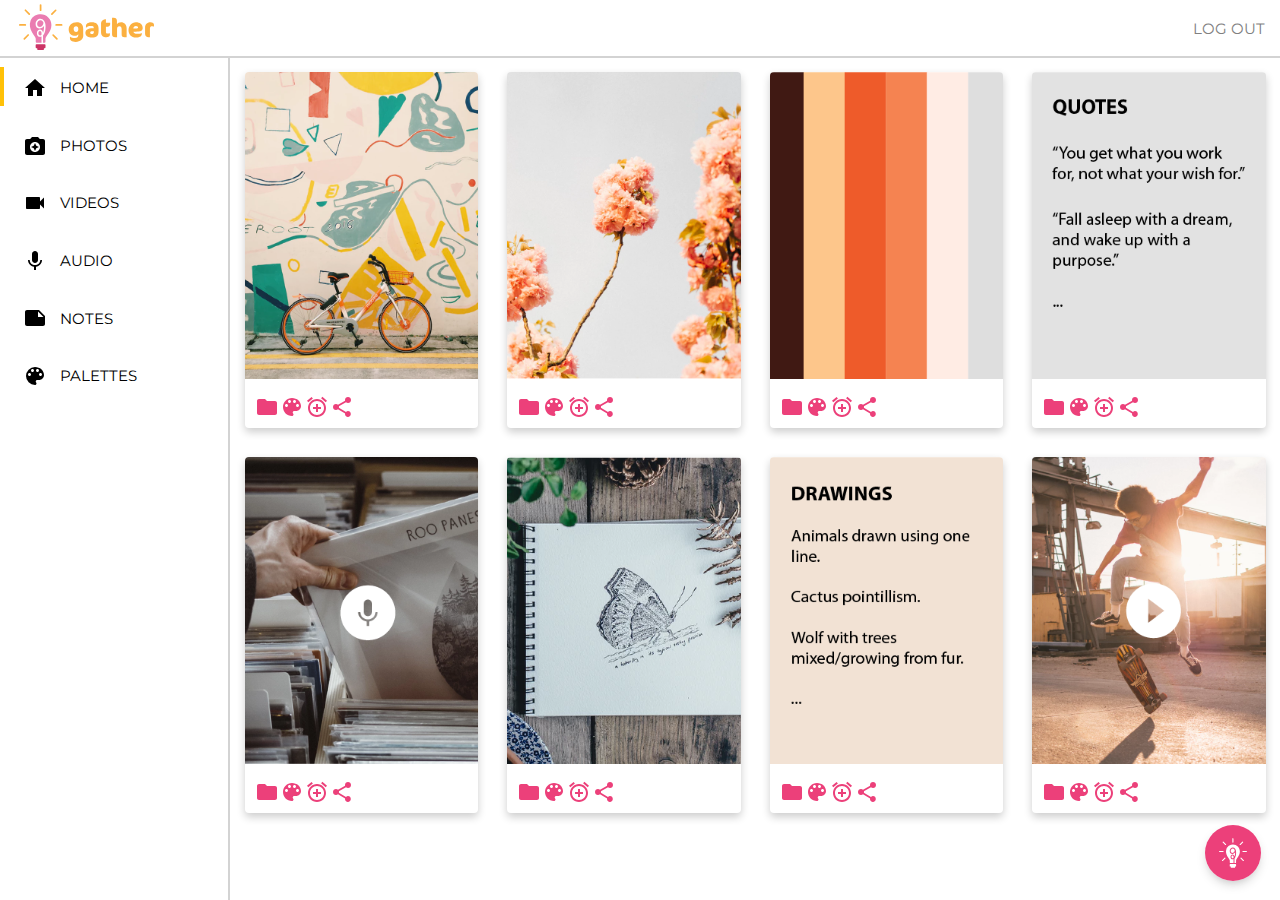
==== index.html @ 2e28b828 "add current class to side navs on all pages" ====
<!DOCTYPE html>
<html lang="en-ca">
<head>
  <meta charset="utf-8">
  <title>Web app</title>
  <link href="css/nav-fab.css" rel="stylesheet">
  <link href="css/modules.css" rel="stylesheet">
  <link href="css/grid.css" rel="stylesheet">
  <link href="css/type.css" rel="stylesheet">
  <link href="css/main.css" rel="stylesheet">
  <link href="css/left-nav.css" rel="stylesheet">
  <link href="css/hamburger-button.css" rel="stylesheet">
  <link href="css/header.css" rel="stylesheet">
  <link href="https://fonts.googleapis.com/css?family=Montserrat:400,700" rel="stylesheet">

</head>

<header>
  <div class="header-all">
    <img src="images/logo.svg" alt="Gather Logo" class="logo-top">
    <a class="logout micro" href="#">LOG OUT</a>
  </div>
  </div>
</header>

<nav role="navigation" class="toggle absolute" itemprop="navigation">
  <div id="menuToggle">
    <input type="checkbox" />
    <span></span>
    <span></span>
    <span></span>
    <ul id="menu">
      <a itemprop="url" align="left" class="micro island-1-4" href="index.html"><li>HOME</li></a>
      <a itemprop="url" align="left" class="micro island-1-4" href="pages/photo-collection.html"><li>PHOTOS</li></a>
      <a itemprop="url" align="left" class="micro island-1-4" href="pages/video-collection.html"><li>VIDEOS</li></a>
      <a itemprop="url" align="left" class="micro island-1-4" href="pages/audio-collection.html"><li>AUDIO</li></a>
      <a itemprop="url" align="left" class="micro island-1-4" href="pages/note-collection.html"><li>NOTES</li></a>
      <a itemprop="url" align="left" class="micro island-1-4" href="pages/palette-collection.html"><li>PALETTES</li></a>
    </ul>
  </div>
</nav>

<nav class="big-nav">
  <div class="grid">
    <a href="index.html" class="unit xs-1 s-1 m-1 l-1 xl-1 nav-buttons current">
      <i class="icon i-24 nav-icon"><svg><use xlink:href="icons/icons.svg#home"/></svg></i>
      <p class="nav-titles micro">HOME</p>
    </a>
    <a href="pages/photo-collection.html" class="unit xs-1 s-1 m-1 l-1 xl-1 nav-buttons">
      <i class="icon i-24 nav-icon"><svg><use xlink:href="icons/icons.svg#camera"/></svg></i>
      <p class="nav-titles micro">PHOTOS</p>
    </a>
    <a href="pages/video-collection.html" class="unit xs-1 s-1 m-1 l-1 xl-1 nav-buttons">
      <i class="icon i-24 nav-icon"><svg><use xlink:href="icons/icons.svg#video"/></svg></i>
      <p class="nav-titles micro">VIDEOS</p>
    </a>
    <a href="pages/audio-collection.html" class="unit xs-1 s-1 m-1 l-1 xl-1 nav-buttons">
      <i class="icon i-24 nav-icon"><svg><use xlink:href="icons/icons.svg#audio"/></svg></i>
      <p class="nav-titles micro">AUDIO</p>
    </a>
    <a href="pages/note-collection.html" class="unit xs-1 s-1 m-1 l-1 xl-1 nav-buttons">
      <i class="icon i-24 nav-icon"><svg><use xlink:href="icons/icons.svg#note"/></svg></i>
      <p class="nav-titles micro">NOTES</p>
    </a>
    <a href="pages/palette-collection.html" class="unit xs-1 s-1 m-1 l-1 xl-1 nav-buttons">
      <i class="icon i-24 nav-icon"><svg><use xlink:href="icons/icons.svg#palette2"/></svg></i>
      <p class="nav-titles micro">PALETTES</p>
    </a>

</nav>

<body>

  <nav class="container-nav">
    <a href="pages/photo.html" class="buttons nav-icon nav-i-32" tooltip="Photo">
      <img class="nav-icon nav-i-32" src="icons/fab-photo.svg">
    </a>
    <a href="pages/video.html" class="buttons nav-icon nav-i-32" tooltip="Video">
      <img class="nav-icon nav-i-32" src="icons/fab-video.svg">
    </a>
    <a href="pages/audio.html" class="buttons nav-icon nav-i-32" tooltip="Audio">
      <img class="nav-icon nav-i-32" src="icons/fab-audio.svg">
    </a>
    <a href="pages/notes.html" class="buttons nav-icon nav-i-32" tooltip="Notes">
      <img class="nav-icon nav-i-32" src="icons/fab-notes.svg">
    </a>
    <a href="pages/palettes.html" class="buttons nav-icon nav-i-32" tooltip="Palettes">
      <img class="nav-icon nav-i-32" src="icons/fab-palettes.svg">
    </a>
    <a class="buttons nav-icon nav-i-48" tooltip="Add New" href="#">
      <img class="nav-icon nav-i-48" src="icons/fab-add.svg">
    </a>
  </nav>

<div class="all-cards">
  <section id="card" class="grid grid-middle">
  <div class="unit xs-1-2 s-1-2 m-1-3 l-1-4 xl-1-4 island-1-2">
    <div class="card">
      <div class="card-image-1">
      </div>
      <div class="container">
        <a class="card-icon card-i-20" href="">
          <i class="icons">
            <img src="icons/folder.svg" alt="">
          </i>
        </a>
        <a class="card-icon card-i-20" href="...">
          <i>
            <img src="icons/palette.svg" alt="">
          </i>
        </a>
        <a class="card-icon card-i-20" href="...">
          <i>
            <img src="icons/reminder.svg" alt="">
          </i>
        </a>
        <a class="card-icon card-i-20" href="...">
          <i>
            <img src="icons/share.svg" alt="">
          </i>
        </a>
      </div>
    </div>
  </div>
  <div class="unit xs-1-2 s-1-2 m-1-3 l-1-4 xl-1-4 island-1-2">
    <div class="card">
      <div class="card-image-2">
      </div>
      <div class="container">
        <a class="card-icon card-i-20" href="">
          <i class="icons">
            <img src="icons/folder.svg" alt="">
          </i>
        </a>
        <a class="card-icon card-i-20" href="...">
          <i>
            <img src="icons/palette.svg" alt="">
          </i>
        </a>
        <a class="card-icon card-i-20" href="...">
          <i>
            <img src="icons/reminder.svg" alt="">
          </i>
        </a>
        <a class="card-icon card-i-20" href="...">
          <i>
            <img src="icons/share.svg" alt="">
          </i>
        </a>
      </div>
    </div>
  </div>
  <div class="unit xs-1-2 s-1-2 m-1-3 l-1-4 xl-1-4 island-1-2">
    <div class="card">
      <div class="card-image-3">
      </div>
      <div class="container">
        <a class="card-icon card-i-20" href="">
          <i class="icons">
            <img src="icons/folder.svg" alt="">
          </i>
        </a>
        <a class="card-icon card-i-20" href="...">
          <i>
            <img src="icons/palette.svg" alt="">
          </i>
        </a>
        <a class="card-icon card-i-20" href="...">
          <i>
            <img src="icons/reminder.svg" alt="">
          </i>
        </a>
        <a class="card-icon card-i-20" href="...">
          <i>
            <img src="icons/share.svg" alt="">
          </i>
        </a>
      </div>
    </div>
  </div>
  <div class="unit xs-1-2 s-1-2 m-1-3 l-1-4 xl-1-4 island-1-2">
    <div class="card">
      <div class="card-image-4">
      </div>
      <div class="container">
        <a class="card-icon card-i-20" href="">
          <i class="icons">
            <img src="icons/folder.svg" alt="">
          </i>
        </a>
        <a class="card-icon card-i-20" href="...">
          <i>
            <img src="icons/palette.svg" alt="">
          </i>
        </a>
        <a class="card-icon card-i-20" href="...">
          <i>
            <img src="icons/reminder.svg" alt="">
          </i>
        </a>
        <a class="card-icon card-i-20" href="...">
          <i>
            <img src="icons/share.svg" alt="">
          </i>
        </a>
      </div>
    </div>
  </div>
  <div class="unit xs-1-2 s-1-2 m-1-3 l-1-4 xl-1-4 island-1-2">
    <div class="card">
      <div class="card-image-5">
      </div>
      <div class="container">
        <a class="card-icon card-i-20" href="">
          <i class="icons">
            <img src="icons/folder.svg" alt="">
          </i>
        </a>
        <a class="card-icon card-i-20" href="...">
          <i>
            <img src="icons/palette.svg" alt="">
          </i>
        </a>
        <a class="card-icon card-i-20" href="...">
          <i>
            <img src="icons/reminder.svg" alt="">
          </i>
        </a>
        <a class="card-icon card-i-20" href="...">
          <i>
            <img src="icons/share.svg" alt="">
          </i>
        </a>
      </div>
    </div>
  </div>
  <div class="unit xs-1-2 s-1-2 m-1-3 l-1-4 xl-1-4 island-1-2">
    <div class="card">
      <div class="card-image-6">
      </div>
      <div class="container">
        <a class="card-icon card-i-20" href="">
          <i class="icons">
            <img src="icons/folder.svg" alt="">
          </i>
        </a>
        <a class="card-icon card-i-20" href="...">
          <i>
            <img src="icons/palette.svg" alt="">
          </i>
        </a>
        <a class="card-icon card-i-20" href="...">
          <i>
            <img src="icons/reminder.svg" alt="">
          </i>
        </a>
        <a class="card-icon card-i-20" href="...">
          <i>
            <img src="icons/share.svg" alt="">
          </i>
        </a>
      </div>
    </div>
  </div>
  <div class="unit xs-1-2 s-1-2 m-1-3 l-1-4 xl-1-4 island-1-2">
    <div class="card">
      <div class="card-image-7">
      </div>
      <div class="container">
        <a class="card-icon card-i-20" href="">
          <i class="icons">
            <img src="icons/folder.svg" alt="">
          </i>
        </a>
        <a class="card-icon card-i-20" href="...">
          <i>
            <img src="icons/palette.svg" alt="">
          </i>
        </a>
        <a class="card-icon card-i-20" href="...">
          <i>
            <img src="icons/reminder.svg" alt="">
          </i>
        </a>
        <a class="card-icon card-i-20" href="...">
          <i>
            <img src="icons/share.svg" alt="">
          </i>
        </a>
      </div>
    </div>
  </div>
  <div class="unit xs-1-2 s-1-2 m-1-3 l-1-4 xl-1-4 island-1-2">
    <div class="card">
      <div class="card-image-8">
      </div>
      <div class="container">
        <a class="card-icon card-i-20" href="">
          <i class="icons">
            <img src="icons/folder.svg" alt="">
          </i>
        </a>
        <a class="card-icon card-i-20" href="...">
          <i>
            <img src="icons/palette.svg" alt="">
          </i>
        </a>
        <a class="card-icon card-i-20" href="...">
          <i>
            <img src="icons/reminder.svg" alt="">
          </i>
        </a>
        <a class="card-icon card-i-20" href="...">
          <i>
            <img src="icons/share.svg" alt="">
          </i>
        </a>
      </div>
    </div>
  </div>
</section>
</div>

</body>
</html>
---- css/nav-fab.css ----
/* FAB icons */

.nav-icon {
  display: inline-block;
  position: relative;
  background: transparent none no-repeat center center;
  background-size: contain;
  vertical-align: middle;
}

.nav-i-32 {
  height: 32px;
  width: 32px;
}
.nav-i-48, .i--48 {
  height: 48px;
  width: 48px;
}

.nav-icon img,
.nav-icon svg {
  left: 0;
  height: 100%;
  position: absolute;
  top: 0;
  width: 100%;
  fill: currentColor;
}

/* FAB button */

.container-nav {
  bottom: 0;
  position: fixed;
  margin: 1em;
  right: 0px;
  z-index: 1000;
}

.buttons {
  box-shadow: 0px 5px 11px -2px rgba(0, 0, 0, 0.18),
              0px 4px 12px -7px rgba(0, 0, 0, 0.15);
  border-radius: 50%;
  display: block;
  width: 56px;
  height: 56px;
  margin: 20px auto 0;
  position: relative;
  -webkit-transition: all .1s ease-out;
          transition: all .1s ease-out;
}

.buttons:active,
.buttons:focus,
.buttons:hover {
  box-shadow: 0 0 4px rgba(0,0,0,.14),
    0 4px 8px rgba(0,0,0,.28);
}

.buttons:not(:last-child) {
  width: 40px;
  height: 40px;
  margin: 20px auto 0;
  opacity: 0;
  -webkit-transform: translateY(50px);
      -ms-transform: translateY(50px);
          transform: translateY(50px);
}

.container-nav:hover
.buttons:not(:last-child) {
  opacity: 1;
  -webkit-transform: none;
      -ms-transform: none;
          transform: none;
  margin: 15px auto 0;
}

/* Styling for sliding up buttons at differnt speeds */

/* .buttons:nth-last-child(1) {
  -webkit-transition-delay: 25ms;
          transition-delay: 25ms;
  background-size: contain;
}

.buttons:not(:last-child):nth-last-child(2) {
  -webkit-transition-delay: 50ms;
          transition-delay: 20ms;
  background-size: contain;
}

.buttons:not(:last-child):nth-last-child(3) {
  -webkit-transition-delay: 75ms;
          transition-delay: 40ms;
  background-size: contain;
}

.buttons:not(:last-child):nth-last-child(4) {
  -webkit-transition-delay: 100ms;
          transition-delay: 60ms;
  background-size: contain;
} */

/* Tooltip for hover */

[tooltip]:before {
  bottom: 25%;
  font-family: arial;
  font-weight: 600;
  border-radius: 2px;
  background: #585858;
  color: #fff;
  content: attr(tooltip);
  font-size: 12px;
  visibility: hidden;
  opacity: 0;
  padding: 5px 7px;
  margin-right: 12px;
  position: absolute;
  right: 100%;
  white-space: nowrap;
}

[tooltip]:hover:before,
[tooltip]:hover:after {
  visibility: visible;
  opacity: 1;
}
---- css/modules.css ----
/*
 * Modulifier || Code released under the UNLICENSE
 * Code under other copyrights & licenses listed below.
 * https://modulifier.web-dev.tools/#responsive;images;list-group;embed;media-object;icons;hidden;positioning;nice-lists;forms;buttons;accessibility;print
 */

@-moz-viewport { width: device-width; scale: 1; }
@-ms-viewport { width: device-width; scale: 1; }
@-o-viewport { width: device-width; scale: 1; }
@-webkit-viewport { width: device-width; scale: 1; }
@viewport { width: device-width; scale: 1; }

html {
  box-sizing: border-box;
  -moz-text-size-adjust: 100%;
  -ms-text-size-adjust: 100%;
  -webkit-text-size-adjust: 100%;
  text-size-adjust: 100%;
}

*, *::before, *::after {
  box-sizing: inherit;
}

body {
  margin: 0;
}

article,
aside,
details,
figcaption,
figure,
footer,
header,
main,
menu,
nav,
section,
summary {
  display: block;
}

audio,
canvas,
progress,
video {
  display: inline-block;
  vertical-align: baseline;
}

template {
  display: none;
}

details {
  cursor: pointer;
}

audio:not([controls]) {
  display: none;
  height: 0;
}

a,
area,
button,
input,
label,
select,
textarea,
[tabindex] {
  -ms-touch-action: manipulation;
  touch-action: manipulation;
}

img {
  border: 0;
}

.img-flex,
.img-flex img {
  display: block;
  width: 100%;
}

svg {
  fill: currentColor;
}

svg:not(:root) {
  overflow: hidden;
}

svg.img-flex {
  width: 100%;
  height: 100%;
}

.image-replacement, .ir {
  overflow: hidden;
  direction: ltr;
  text-align: left;
  text-indent: 100%;
  white-space: nowrap;
}

.list-group, .list-group-inline, .list-group--inline {
  padding-left: 0;
  list-style-type: none;
}

.list-group > dd {
  margin-left: 0;
}

.list-group-inline::before,
.list-group-inline::after,
.list-group--inline::before,
.list-group--inline::after {
  content: "";
  display: table;
}

.list-group-inline::after,
.list-group--inline::after {
  clear: both;
}

.list-group-inline > li,
.list-group--inline > li {
  display: inline-block;
}

.list-group-inline > dt,
.list-group--inline > dt {
  clear: left;
  float: left;
  width: 11em;
}

.list-group-inline > dd,
.list-group--inline > dd {
  float: left;
  min-width: 12em;
}

.embed {
  margin-left: 0;
  margin-right: 0;
  overflow: hidden;
  position: relative;
  width: 100%;
}

.embed-1by1, .embed--1by1 {
  padding-top: 100%; /* Square */
}

.embed-4by3, .embed--4by3 {
  padding-top: 75%; /* Traditional TV/computer screens */
}

.embed-iso216, .embed--iso216 {
  padding-top: 70.92%; /* A-standard paper sizes */
}

.embed-3by2, .embed--3by2 {
  padding-top: 66.6%; /* Classic 35 mm film & most digital photos, landscape */
}

.embed-2by3, .embed--2by3 {
  padding-top: 150%; /* Classic 35 mm film & most digital photos, portrait */
}

.embed-golden, .embed--golden {
  padding-top: 61.8%; /* The Golden Ratio */
}

.embed-16by9, .embed--16by9 {
  padding-top: 56.25%; /* HD TV */
}

.embed-185by100, .embed--185by100 {
  padding-top: 54.05%; /* Common widescreen cinema */
}

.embed-24by10, .embed--24by10 {
  padding-top: 41.667%; /* Widescreen cinema: 2.4:1 */
}

.embed-3by1, .embed--3by1 {
  padding-top: 33.3333%; /* Panorama photos */
}

.embed-4by1, .embed--4by1 {
  padding-top: 25%; /* Polyvision */
}

.embed-5by1, .embed--5by1 {
  padding-top: 20%; /* Really wide... */
}

.embed-item, .embed__item {
  min-height: 100%;
  left: 0;
  position: absolute;
  top: 0;
  width: 100%;
}

.media {
  overflow: hidden;
}

.media-img, .media__img {
  float: left;
}

.media-img-reversed, .media__img--reversed {
  float: right;
}

.media-img-stacked, .media__img--stacked {
  float: none;
}

.media-body, .media__body {
  overflow: hidden;
  min-width: 12em; /* Slightly less than 200px, responsiveness built in */
}

.icon {
  display: inline-block;
  position: relative;
  background: transparent none no-repeat center center;
  background-size: contain;
  vertical-align: middle;
}

.i-16, .i--16 {
  height: 16px;
  width: 16px;
}

.i-18, .i--18 {
  height: 18px;
  width: 18px;
}

.i-20, .i--20 {
  height: 20px;
  width: 20px;
}

.i-24, .i--24 {
  height: 24px;
  width: 24px;
}

.i-32, .i--32 {
  height: 32px;
  width: 32px;
}

.i-48, .i--48 {
  height: 48px;
  width: 48px;
}

.i-64, .i--64 {
  height: 64px;
  width: 64px;
}

.i-96, .i--96 {
  height: 96px;
  width: 96px;
}

.i-128, .i--128 {
  height: 128px;
  width: 128px;
}

.i-192, .i--192 {
  height: 192px;
  width: 192px;
}

.i-256, .i--256 {
  height: 256px;
  width: 256px;
}

.icon img,
.icon svg {
  left: 0;
  height: 100%;
  position: absolute;
  top: 0;
  width: 100%;
  fill: currentColor;
}

.icon-label {
  vertical-align: middle;
}

.icon-link,
.icon-link:focus,
.icon-link:hover {
  text-decoration: none;
}

[hidden], .hidden {
  /* stylelint-disable declaration-no-important */
  display: none !important;
  visibility: hidden !important;
  /* stylelint-enable */
}

.visually-hidden {
  height: 1px;
  margin: -1px;
  overflow: hidden;
  padding: 0;
  position: absolute;
  width: 1px;
  border: 0;
  clip: rect(0 0 0 0);
  clip-path: inset(50%);
}

.visually-hidden.focusable:active, .visually-hidden.focusable:focus {
  height: auto;
  margin: 0;
  overflow: visible;
  position: static;
  width: auto;
  clip: auto;
  clip-path: none;
}

.invisible {
  visibility: hidden;
}

.chop,
.crop {
  overflow: hidden;
}

.truncate {
  max-width: 100%;
  overflow: hidden;
  width: 100%;
  text-overflow: ellipsis;
  white-space: nowrap;
}

.scrollable {
  max-width: 100%;
  overflow-x: auto;
  overflow-y: hidden;
  -webkit-overflow-scrolling: touch;
}

.clearfix::after {
  content: " ";
  display: block;
  clear: both;
}

.left {
  float: left;
}

.right {
  float: right;
}

.center-text,
.center-flow {
  text-align: center;
}

.center-block {
  margin-left: auto;
  margin-right: auto;
}

.no-auto-margins,
.not-centered {
  /* stylelint-disable declaration-no-important */
  margin-left: 0 !important;
  margin-right: 0 !important;
  /* stylelint-enable */
}

.center-content,
.center-content-vertical,
.center-contents,
.center-contents-vertical {
  display: -webkit-flex;
  display: -ms-flexbox;
  display: flex;
  -webkit-justify-content: center;
  -ms-flex-pack: center;
  justify-content: center;
  -webkit-align-items: center;
  -ms-flex-align: center;
  align-items: center;
  -webkit-align-content: center;
  -ms-flex-line-pack: center;
  align-content: center;
  -webkit-flex-direction: column wrap;
  -ms-flex-direction: column wrap;
  flex-flow: column wrap;
}

.center-content-start,
.center-content-vertical-start,
.center-contents-start,
.center-contents-vertical-start {
  display: -webkit-flex;
  display: -ms-flexbox;
  display: flex;
  -webkit-justify-content: center;
  -ms-flex-pack: center;
  justify-content: center;
  -webkit-flex-direction: column wrap;
  -ms-flex-direction: column wrap;
  flex-flow: column wrap;
}

.center-content-horizontal,
.center-contents-horizontal {
  display: -webkit-flex;
  display: -ms-flexbox;
  display: flex;
  -webkit-justify-content: center;
  -ms-flex-pack: center;
  justify-content: center;
  -webkit-align-items: center;
  -ms-flex-align: center;
  align-items: center;
  -webkit-align-content: center;
  -ms-flex-line-pack: center;
  align-content: center;
  -webkit-flex-direction: row wrap;
  -ms-flex-direction: row wrap;
  flex-flow: row wrap;
}

.inline {
  display: inline;
}

.block {
  display: block;
}

.inline-block, .ib {
  display: inline-block;
}

.valign-top {
  vertical-align: top;
}

.valign-bottom {
  vertical-align: bottom;
}

.valign-middle {
  vertical-align: middle;
}

.fixed {
  position: fixed;
}

.relative {
  position: relative;
}

[class*="pin-"],
.absolute {
  position: absolute;
}

.static {
  position: static;
}

.zindex-1 {
  z-index: 1;
}

.zindex-2 {
  z-index: 2;
}

.zindex-3 {
  z-index: 3;
}

.zindex-1000 {
  z-index: 1000;
}

.pin-top-left,
.pin-left-top,
.pin-tl,
.pin-lt {
  top: 0;
  left: 0;
}

.pin-top-right,
.pin-right-top,
.pin-tr,
.pin-rt {
  top: 0;
  right: 0;
}

.pin-bottom-left,
.pin-left-bottom,
.pin-bl,
.pin-lb {
  bottom: 0;
  left: 0;
}

.pin-bottom-right,
.pin-right-bottom,
.pin-br,
.pin-rb {
  bottom: 0;
  right: 0;
}

.pin-top-center,
.pin-center-top,
.pin-tc,
.pin-ct {
  left: 50%;
  top: 0;
  transform: translateX(-50%);
}

.pin-bottom-center,
.pin-center-bottom,
.pin-bc,
.pin-cb {
  bottom: 0;
  left: 50%;
  transform: translateX(-50%);
}

.pin-center-left,
.pin-left-center,
.pin-cl,
.pin-lc {
  left: 0;
  top: 50%;
  transform: translateY(-50%);
}

.pin-center-right,
.pin-right-center,
.pin-cr,
.pin-rc {
  right: 0;
  top: 50%;
  transform: translateY(-50%);
}

.pin-center, .pin-c {
  left: 50%;
  top: 50%;
  transform: translate(-50%, -50%);
}

.width-quarter, .w-1-4 {
  width: 25%;
}

.width-half, .w-1-2 {
  width: 50%;
}

.width-full, .w-1 {
  width: 100%;
}

.height-quarter, .h-1-4 {
  height: 25%;
}

.height-half, .h-1-2 {
  height: 50%;
}

.height-full, .h-1 {
  height: 100%;
}

.height-win-quarter, .h-w-1-4 {
  height: 25vh;
  max-height: 46em;
}

.height-win-half, .h-w-1-2 {
  height: 50vh;
  max-height: 46em;
}

.height-win-full, .h-w-1 {
  height: 100vh;
  max-height: 46em;
}

ul {
  list-style-type: none;
}

ul > li::before {
  content: "·";
  float: left;
  margin-left: -1.6em;
  width: 1.3em;
  text-align: right;
}

ol {
  counter-reset: ol-simple-numbers;
  list-style-type: none;
}

ol > li::before {
  float: left;
  margin-left: -1.6em;
  width: 1.3em;
  counter-increment: ol-simple-numbers;
  content: counter(ol-simple-numbers);
  text-align: right;
}

.list-group > li::before,
.list-group-inline > li::before,
.list-group--inline > li::before {
  content: none;
}

/* stylelint-disable no-descending-specificity */

/*
 * (c) Nicolas Gallagher and Jonathan Neal of Normalize.css || MIT License
 *     https://necolas.github.io/normalize.css/
 */

button,
input,
optgroup,
select,
textarea {
  color: inherit;
  font: inherit;
  margin: 0;
}

button,
input {
  overflow: visible;
}

button,
select {
  text-transform: none;
}

button,
html [type="button"],
[type="reset"],
[type="submit"] {
  -webkit-appearance: button;
  cursor: pointer;
}

button[disabled],
html input[disabled] {
  cursor: default;
}

button::-moz-focus-inner,
input::-moz-focus-inner {
  border: 0;
  padding: 0;
}

[type="checkbox"],
[type="radio"] {
  opacity: 0;
  position: absolute;
  height: 1px;
  width: 1px;
}

[type="number"]::-webkit-inner-spin-button,
[type="number"]::-webkit-outer-spin-button {
  height: auto;
}

[type="search"]::-webkit-search-cancel-button,
[type="search"]::-webkit-search-decoration {
  -webkit-appearance: none;
}

fieldset {
  padding-left: 0;
  padding-right: 0;

  border: 0;
  border-top: 2px solid #666;
}

legend {
  color: inherit;
  display: table;
  max-width: 100%;
  padding: 0 .3em 0 0;
  white-space: normal;

  border: 0;

  font-weight: bold;
}

optgroup {
  font-weight: bold;
}

::-webkit-input-placeholder {
  color: inherit;
  opacity: .54;
}

::-webkit-file-upload-button {
  -webkit-appearance: button;
  font: inherit;
}

/* End Normalize.css code */

label,
.label-block {
  display: block;
  cursor: pointer;
}

[type="checkbox"] + label,
[type="radio"] + label,
.label-inline {
  display: inline-block;
}

input:not([type]),
[type="text"],
[type="number"],
[type="search"],
[type="url"],
[type="email"],
[type="password"],
[type="tel"],
[type="datetime-local"],
[type="month"],
[type="week"],
[type="date"],
[type="time"],
[type="range"],
select,
textarea {
  -moz-appearance: none;
  -webkit-appearance: none;
  appearance: none;
}

input,
textarea {
  display: block;
  width: 100%;

  background-color: #fff;
  border: 2px solid #666;
  border-radius: 0;
}

label {
  vertical-align: middle;
}

textarea {
  max-width: 100%;
  min-height: 4em;
  overflow: auto;
}

[type="color"] {
  display: inline-block;
  width: 2em;
}

select {
  display: block;
  width: 100%;

  background-image: url("data:image/svg+xml,%3Csvg xmlns='http://www.w3.org/2000/svg' width='256' height='256' viewBox='0 0 256 256'%3E%3Cpath fill='none' stroke='%23000' stroke-miterlimit='10' stroke-width='70' d='M36.3 82.1l91.9 91.8 91.5-91.8'/%3E%3C/svg%3E");
  background-repeat: no-repeat;
  background-position: calc(100% - .4em) center;
  background-size: 18px auto;
  background-color: #fff;
  border: 2px solid #666;
  border-radius: 0;
}

[type="checkbox"] + label::before {
  content: " ";
  display: inline-block;
  height: 1.8em;
  margin-right: .3em;
  position: relative;
  vertical-align: middle;
  top: -.1em;
  width: 1.8em;

  background-color: #fff;
  background-size: cover;
  border: 2px solid #666;

  line-height: inherit;
}

[type="checkbox"]:checked + label::before {
  background-image: url("data:image/svg+xml,%3Csvg xmlns='http://www.w3.org/2000/svg' width='256' height='256' viewBox='0 0 256 256'%3E%3Cpath fill='none' stroke='%23000' stroke-miterlimit='10' stroke-width='50' d='M49.9 130.1l50.8 50.7L206.1 75.2'/%3E%3C/svg%3E");
}

[type="checkbox"]:focus + label::before {
  outline: 3px solid #000;
  z-index: 1000;
}

[type="radio"] + label::before {
  content: " ";
  display: inline-block;
  height: 1.8em;
  margin-right: .3em;
  position: relative;
  vertical-align: middle;
  top: -.1em;
  width: 1.8em;

  background-color: #fff;
  background-size: cover;
  border: 2px solid #666;
  border-radius: 50%;

  line-height: inherit;
}

[type="radio"]:checked + label::before {
  background-image: url("data:image/svg+xml,%3Csvg xmlns='http://www.w3.org/2000/svg' width='256' height='256' viewBox='0 0 256 256'%3E%3Ccircle cx='128' cy='128' r='70.4'/%3E%3C/svg%3E");
}

[type="radio"]:focus + label::before,
[type="radio"] + label:focus::before {
  box-shadow: 0 0 0 3px #000;
  z-index: 1000;
}

[type="range"] {
  border: 0;
  background-color: #fff;
}

[type="range"]::-webkit-slider-runnable-track {
  height: 6px;

  -webkit-appearance: none;
  appearance: none;
  background-color: #ccc;
  border: 0;
  border-radius: 3px;
}

[type="range"]:active::-webkit-slider-runnable-track {
  background-color: #ccc;
}

[type="range"]::-moz-range-track {
  height: 6px;

  -moz-appearance: none;
  appearance: none;
  background-color: #ccc;
  border: 0;
  border-radius: 3px;
}

[type="range"]:active::-moz-range-track {
  background-color: #ccc;
}

[type="range"]::-ms-track {
  height: 6px;

  -ms-appearance: none;
  appearance: none;
  background-color: #ccc;
  border: 0;
  border-radius: 3px;
}

[type="range"]:active::-ms-track {
  background-color: #ccc;
}

[type="range"]::-webkit-slider-thumb {
  margin-top: -4px;
  height: 16px;
  width: 16px;

  -webkit-appearance: none;
  appearance: none;
  background-color: #000;
  border: none;
  border-radius: 50%;
}

[type="range"]:hover::-webkit-slider-thumb {
  background-color: #000;
}

[type="range"]:active::-webkit-slider-thumb {
  background-color: #000;
}

[type="range"]::-moz-range-thumb {
  margin-top: -4px;
  height: 16px;
  width: 16px;

  -webkit-appearance: none;
  appearance: none;
  background-color: #000;
  border: none;
  border-radius: 50%;
}

[type="range"]:hover::-moz-range-thumb {
  background-color: #000;
}

[type="range"]:active::-moz-range-thumb {
  background-color: #000;
}

[type="range"]::-ms-thumb {
  margin-top: -4px;
  height: 16px;
  width: 16px;

  -webkit-appearance: none;
  appearance: none;
  background-color: #000;
  border: none;
  border-radius: 50%;
}

[type="range"]:hover::-ms-thumb {
  background-color: #000;
}

[type="range"]:active::-ms-thumb {
  background-color: #000;
}

[type="checkbox"].hide-custom-input + label::before,
[type="checkbox"] + .hide-custom-input::before,
[type="radio"].hide-custom-input + label::before,
[type="radio"] + .hide-custom-input::before {
  content: none;
  display: none;
}

/* stylelint-enable */

.link-box {
  display: block;
  text-decoration: none;
}

/* stylelint-disable no-descending-specificity */

button,
.btn {
  cursor: pointer;
  display: inline-block;
  margin: 0;
  overflow: visible;
  padding: .375em .75em .42em;
  -webkit-appearance: none;
  -moz-appearance: none;
  appearance: none;
  background-color: #333;
  border-radius: 4px;
  border: 3px solid #333;
  color: #fff;
  font: inherit;
  text-decoration: none;
  text-transform: none;
}

button::-moz-focus-inner {
  border: 0;
  padding: 0;
}

/* stylelint-enable */

button:focus,
button:hover,
.btn:focus,
.btn:hover {
  background-color: #000;
  border-color: #000;
  color: #fff;
}

button[disabled] {
  cursor: default;
}

.btn-light, .btn--light {
  background-color: #e2e2e2;
  border-color: #e2e2e2;
  color: #000;
}

.btn-light:focus,
.btn-light:hover,
.btn--light:focus,
.btn--light:hover {
  background-color: #666;
  border-color: #666;
  color: #fff;
}

.btn-ghost,
.btn--ghost {
  background-color: transparent;
  border-color: #333;
  color: #000;
}

.btn-ghost:focus,
.btn-ghost:hover,
.btn--ghost:focus,
.btn--ghost:hover {
  background-color: #e2e2e2;
  border-color: #000;
  color: #000;
}

.btn-link {
  display: inline;
  padding: 0;
  background-color: transparent;
  border-radius: 0;
  border: 0;
  color: inherit;
}

.btn-link:focus,
.btn-link:hover {
  background-color: transparent;
  color: inherit;
}

a:hover, a:active {
  outline: none;
}

a:focus, [tabindex="0"]:focus {
  outline-offset: 3px;
}

.skip-links {
  margin: 0;
  padding: 0;
  list-style-type: none;
}

.skip-links > li::before {
  content: none; /* Remove the bullets if nice lists is selected */
}

.skip-links a,
.skip-links button {
  padding: .5em .75em;
  position: absolute;
  top: -10em;
  z-index: 10000; /* To make sure they're always on top */
  background-color: #000;
  border: 0;
  color: #fff;
  font-size: 1.125rem;
  font-weight: bold;
  text-decoration: none;
}

.skip-links a:focus,
.skip-links button:focus {
  outline-offset: 3px;
  top: 0;
}

[aria-busy="true"] {
  cursor: progress;
}

[aria-controls] {
  cursor: pointer;
}

[aria-disabled] {
  cursor: default;
}

.print-only {
  display: none;
  visibility: hidden;
}

.page-break-before {
  page-break-before: always;
}

.page-break-after {
  page-break-after: always;
}

.no-page-break-inside {
  page-break-inside: avoid;
}

@media print {

  /* stylelint-disable declaration-no-important */

  .no-print {
    display: none !important;
    visibility: hidden !important;
  }

  .print-only,
  .force-print {
    display: block !important;
    visibility: visible !important;
  }

  /* stylelint-enable */

  .visually-hidden.force-print {
    height: auto;
    margin: 0;
    overflow: visible;
    padding: 0;
    position: static;
    width: auto;
    border: 0;
    clip: initial;
    clip-path: none;
  }

  /*
   * (c) Fabien Sa || MIT License
   *     http://bafs.github.io/Gutenberg/
   */

  table,
  blockquote,
  pre,
  code,
  figure,
  li,
  hr,
  ul,
  ol,
  a,
  tr {
    page-break-inside: avoid;
  }

  h1, h2, h3, h4, h5, h6, p, a {
    orphans: 3;
    widows: 3;
  }

  h1,
  h2,
  h3,
  h4,
  h5,
  h6 {
    page-break-after: avoid;
    page-break-inside: avoid;
  }

  h1 + p,
  h2 + p,
  h3 + p,
  h4 + p,
  h5 + p,
  h6 + p {
    page-break-before: avoid;
  }

  img {
    page-break-after: auto;
    page-break-before: auto;
    page-break-inside: avoid;
  }

  /* stylelint-disable declaration-no-important */

  pre {
    white-space: pre-wrap !important;
    word-wrap: break-word;
  }

  /* stylelint-enable */

  /* End Gutenberg code */

  /*
   * (c) HTML5 Boilerplate || MIT License
   *     https://html5boilerplate.com/
   */

  /* stylelint-disable declaration-no-important */

  *, *::before, *::after, *::first-letter, *::first-line {
    background: none transparent !important;
    color: #000 !important;
    box-shadow: none !important;
    text-shadow: none !important;
  }

  /* stylelint-enable */

  a, a:visited {
    text-decoration: underline;
  }

  a[href]::after {
    content: " (" attr(href) ")";
  }

  abbr[title]::after {
    content: " (" attr(title) ")";
  }

  a[href^="#"]::after,
  a[href^="javascript:"]::after,
  a.no-print-href::after,
  a.href-no-print::after {
    content: "";
  }

  thead {
    display: table-header-group;
  }

  /* End HTML5 Boilerplate code */

}
---- css/grid.css ----
/*
  Gridifier || Code released under the UNLICENSE
  https://gridifier.web-dev.tools/#xs,4,0,0,0;s,4,25,0,0;m,4,38,1,1;l,4,60,1,1
*/

.grid {
  margin: 0;
  padding: 0;
  letter-spacing: -.31em;
  text-rendering: optimizeSpeed;
  display: -webkit-flex;
  display: -ms-flexbox;
  display: flex;
  -webkit-flex-flow: row wrap;
  -ms-flex-flow: row wrap;
  flex-flow: row wrap;
}

.grid-bottom {
  -webkit-align-items: flex-end;
  -ms-align-items: flex-end;
  align-items: flex-end;
}

.grid-middle {
  -webkit-align-items: center;
  -ms-align-items: center;
  align-items: center;
}

.grid-stretch {
  -webkit-align-items: stretch;
  -ms-align-items: stretch;
  align-items: stretch;
}

.opera-only :-o-prefocus,
.grid {
  word-spacing: -.43em;
}

.unit {
  letter-spacing: normal;
  text-rendering: auto;
  vertical-align: top;
  word-spacing: normal;
  display: inline-block;
  visibility: visible;
}

.grid-bottom .unit {
  vertical-align: bottom;
}

.grid-middle .unit {
  vertical-align: middle;
}

[class*="unit-push-"],
[class*="unit-pull-"] {
  position: relative;
}

.unit-content-distribute {
  display: -ms-flexbox;
  display: -webkit-flex;
  display: flex;
  -ms-flex-direction: column;
  -webkit-flex-direction: column;
  flex-direction: column;
  -ms-flex-pack: justify;
  -webkit-justify-content: space-between;
  justify-content: space-between;
}

.unit-content-center,
.unit-content-center-vertical {
  display: -webkit-flex;
  display: -ms-flexbox;
  display: flex;
  -webkit-justify-content: center;
  -ms-flex-pack: center;
  justify-content: center;
  -webkit-align-items: center;
  -ms-flex-align: center;
  align-items: center;
  -webkit-align-content: center;
  -ms-flex-line-pack: center;
  align-content: center;
  -webkit-flex-direction: column wrap;
  -ms-flex-direction: column wrap;
  flex-flow: column wrap;
}

.unit-content-center-horizontal {
  display: -webkit-flex;
  display: -ms-flexbox;
  display: flex;
  -webkit-justify-content: center;
  -ms-flex-pack: center;
  justify-content: center;
  -webkit-align-items: center;
  -ms-flex-align: center;
  align-items: center;
  -webkit-align-content: center;
  -ms-flex-line-pack: center;
  align-content: center;
  -webkit-flex-direction: row wrap;
  -ms-flex-direction: row wrap;
  flex-flow: row wrap;
}

.content-fill,
.content-stretch {
  -ms-flex-grow: 2;
  -webkit-flex-grow: 2;
  flex-grow: 2;
  max-width: 100%; /* @bugfix: IE 10, 11 */
}

.content-shrink {
  -ms-align-self: center;
  -webkit-align-self: center;
  align-self: center;
}

.unit-xs-hidden,
.xs-0 {
  display: none;
  visibility: hidden;
}

.unit-xs-centered {
  margin: 0 auto;
}

.unit-xs-1,
.xs-1 {
  display: block;
  visibility: visible;
  width: 100%;
}

.unit-xs-1-2,
.xs-1-2 {
  width: 50%;
}

.unit-xs-1-3,
.xs-1-3 {
  width: 33.3333%;
}

.unit-xs-2-3,
.xs-2-3 {
  width: 66.6667%;
}

.unit-xs-1-4,
.xs-1-4 {
  width: 25%;
}

.unit-xs-3-4,
.xs-3-4 {
  width: 75%;
}

.unit-xs-1-2,
.xs-1-2,
.unit-xs-1-3,
.xs-1-3,
.unit-xs-2-3,
.xs-2-3,
.unit-xs-1-4,
.xs-1-4,
.unit-xs-3-4,
.xs-3-4 {
  display: inline-block;
  visibility: visible;
}

.unit-xs-1-2[class*="-content-"],
.xs-1-2[class*="-content-"],
.unit-xs-1-3[class*="-content-"],
.xs-1-3[class*="-content-"],
.unit-xs-2-3[class*="-content-"],
.xs-2-3[class*="-content-"],
.unit-xs-1-4[class*="-content-"],
.xs-1-4[class*="-content-"],
.unit-xs-3-4[class*="-content-"],
.xs-3-4[class*="-content-"] {
  display: -webkit-flex;
  display: -ms-flexbox;
  display: flex;
}

.unit-xs-content-distribute,
.xs-content-distribute {
  display: -ms-flexbox;
  display: -webkit-flex;
  display: flex;
  -ms-flex-direction: column;
  -webkit-flex-direction: column;
  flex-direction: column;
  -ms-flex-pack: justify;
  -webkit-justify-content: space-between;
  justify-content: space-between;
}

.unit-xs-content-center,
.unit-xs-content-center-vertical {
  display: -webkit-flex;
  display: -ms-flexbox;
  display: flex;
  -webkit-justify-content: center;
  -ms-flex-pack: center;
  justify-content: center;
  -webkit-align-items: center;
  -ms-flex-align: center;
  align-items: center;
  -webkit-align-content: center;
  -ms-flex-line-pack: center;
  align-content: center;
  -webkit-flex-direction: column wrap;
  -ms-flex-direction: column wrap;
  flex-flow: column wrap;
}

.unit-xs-content-center-horizontal {
  display: -webkit-flex;
  display: -ms-flexbox;
  display: flex;
  -webkit-justify-content: center;
  -ms-flex-pack: center;
  justify-content: center;
  -webkit-align-items: center;
  -ms-flex-align: center;
  align-items: center;
  -webkit-align-content: center;
  -ms-flex-line-pack: center;
  align-content: center;
  -webkit-flex-direction: row wrap;
  -ms-flex-direction: row wrap;
  flex-flow: row wrap;
}

.xs-content-fill,
.xs-content-stretch {
  -ms-flex-grow: 2;
  -webkit-flex-grow: 2;
  flex-grow: 2;
  max-width: 100%; /* @bugfix: IE 10, 11 */
}

.xs-content-shrink {
  -ms-align-self: center;
  -webkit-align-self: center;
  align-self: center;
}

@media only screen and (min-width: 25em) {

  .unit-s-hidden,
  .s-0 {
    display: none;
    visibility: hidden;
  }

  .unit-s-centered {
    margin: 0 auto;
  }

  .unit-s-1,
  .s-1 {
    display: block;
    visibility: visible;
    width: 100%;
  }

  .unit-s-1-2,
  .s-1-2 {
    width: 50%;
  }

  .unit-s-1-3,
  .s-1-3 {
    width: 33.3333%;
  }

  .unit-s-2-3,
  .s-2-3 {
    width: 66.6667%;
  }

  .unit-s-1-4,
  .s-1-4 {
    width: 25%;
  }

  .unit-s-3-4,
  .s-3-4 {
    width: 75%;
  }

  .unit-s-1-2,
  .s-1-2,
  .unit-s-1-3,
  .s-1-3,
  .unit-s-2-3,
  .s-2-3,
  .unit-s-1-4,
  .s-1-4,
  .unit-s-3-4,
  .s-3-4 {
    display: inline-block;
    visibility: visible;
  }

  .unit-s-1-2[class*="-content-"],
  .s-1-2[class*="-content-"],
  .unit-s-1-3[class*="-content-"],
  .s-1-3[class*="-content-"],
  .unit-s-2-3[class*="-content-"],
  .s-2-3[class*="-content-"],
  .unit-s-1-4[class*="-content-"],
  .s-1-4[class*="-content-"],
  .unit-s-3-4[class*="-content-"],
  .s-3-4[class*="-content-"] {
    display: -webkit-flex;
    display: -ms-flexbox;
    display: flex;
  }

  .unit-s-content-distribute,
  .s-content-distribute {
    display: -ms-flexbox;
    display: -webkit-flex;
    display: flex;
    -ms-flex-direction: column;
    -webkit-flex-direction: column;
    flex-direction: column;
    -ms-flex-pack: justify;
    -webkit-justify-content: space-between;
    justify-content: space-between;
  }

  .unit-s-content-center,
  .unit-s-content-center-vertical {
    display: -webkit-flex;
    display: -ms-flexbox;
    display: flex;
    -webkit-justify-content: center;
    -ms-flex-pack: center;
    justify-content: center;
    -webkit-align-items: center;
    -ms-flex-align: center;
    align-items: center;
    -webkit-align-content: center;
    -ms-flex-line-pack: center;
    align-content: center;
    -webkit-flex-direction: column wrap;
    -ms-flex-direction: column wrap;
    flex-flow: column wrap;
  }

  .unit-s-content-center-horizontal {
    display: -webkit-flex;
    display: -ms-flexbox;
    display: flex;
    -webkit-justify-content: center;
    -ms-flex-pack: center;
    justify-content: center;
    -webkit-align-items: center;
    -ms-flex-align: center;
    align-items: center;
    -webkit-align-content: center;
    -ms-flex-line-pack: center;
    align-content: center;
    -webkit-flex-direction: row wrap;
    -ms-flex-direction: row wrap;
    flex-flow: row wrap;
  }

  .s-content-fill,
  .s-content-stretch {
    -ms-flex-grow: 2;
    -webkit-flex-grow: 2;
    flex-grow: 2;
    max-width: 100%; /* @bugfix: IE 10, 11 */
  }

  .s-content-shrink {
    -ms-align-self: center;
    -webkit-align-self: center;
    align-self: center;
  }

}

@media only screen and (min-width: 38em) {

  .unit-m-hidden,
  .m-0 {
    display: none;
    visibility: hidden;
  }

  .unit-m-centered {
    margin: 0 auto;
  }

  .unit-m-1,
  .m-1 {
    display: block;
    visibility: visible;
    width: 100%;
  }

  .unit-offset-m-0 {
    margin-left: 0;
  }

  .unit-push-m-0,
  .unit-pull-m-0 {
    left: 0;
  }

  .unit-m-1-2,
  .m-1-2 {
    width: 50%;
  }

  .unit-offset-m-1-2 {
    margin-left: 50%;
  }

  .unit-push-m-1-2 {
    left: 50%;
  }

  .unit-pull-m-1-2 {
    left: -50%;
  }

  .unit-m-1-3,
  .m-1-3 {
    width: 33.3333%;
  }

  .unit-offset-m-1-3 {
    margin-left: 33.3333%;
  }

  .unit-push-m-1-3 {
    left: 33.3333%;
  }

  .unit-pull-m-1-3 {
    left: -33.3333%;
  }

  .unit-m-2-3,
  .m-2-3 {
    width: 66.6667%;
  }

  .unit-offset-m-2-3 {
    margin-left: 66.6667%;
  }

  .unit-push-m-2-3 {
    left: 66.6667%;
  }

  .unit-pull-m-2-3 {
    left: -66.6667%;
  }

  .unit-m-1-4,
  .m-1-4 {
    width: 25%;
  }

  .unit-offset-m-1-4 {
    margin-left: 25%;
  }

  .unit-push-m-1-4 {
    left: 25%;
  }

  .unit-pull-m-1-4 {
    left: -25%;
  }

  .unit-m-3-4,
  .m-3-4 {
    width: 75%;
  }

  .unit-offset-m-3-4 {
    margin-left: 75%;
  }

  .unit-push-m-3-4 {
    left: 75%;
  }

  .unit-pull-m-3-4 {
    left: -75%;
  }

  .unit-m-1-2,
  .m-1-2,
  .unit-m-1-3,
  .m-1-3,
  .unit-m-2-3,
  .m-2-3,
  .unit-m-1-4,
  .m-1-4,
  .unit-m-3-4,
  .m-3-4 {
    display: inline-block;
    visibility: visible;
  }

  .unit-m-1-2[class*="-content-"],
  .m-1-2[class*="-content-"],
  .unit-m-1-3[class*="-content-"],
  .m-1-3[class*="-content-"],
  .unit-m-2-3[class*="-content-"],
  .m-2-3[class*="-content-"],
  .unit-m-1-4[class*="-content-"],
  .m-1-4[class*="-content-"],
  .unit-m-3-4[class*="-content-"],
  .m-3-4[class*="-content-"] {
    display: -webkit-flex;
    display: -ms-flexbox;
    display: flex;
  }

  .unit-m-content-distribute,
  .m-content-distribute {
    display: -ms-flexbox;
    display: -webkit-flex;
    display: flex;
    -ms-flex-direction: column;
    -webkit-flex-direction: column;
    flex-direction: column;
    -ms-flex-pack: justify;
    -webkit-justify-content: space-between;
    justify-content: space-between;
  }

  .unit-m-content-center,
  .unit-m-content-center-vertical {
    display: -webkit-flex;
    display: -ms-flexbox;
    display: flex;
    -webkit-justify-content: center;
    -ms-flex-pack: center;
    justify-content: center;
    -webkit-align-items: center;
    -ms-flex-align: center;
    align-items: center;
    -webkit-align-content: center;
    -ms-flex-line-pack: center;
    align-content: center;
    -webkit-flex-direction: column wrap;
    -ms-flex-direction: column wrap;
    flex-flow: column wrap;
  }

  .unit-m-content-center-horizontal {
    display: -webkit-flex;
    display: -ms-flexbox;
    display: flex;
    -webkit-justify-content: center;
    -ms-flex-pack: center;
    justify-content: center;
    -webkit-align-items: center;
    -ms-flex-align: center;
    align-items: center;
    -webkit-align-content: center;
    -ms-flex-line-pack: center;
    align-content: center;
    -webkit-flex-direction: row wrap;
    -ms-flex-direction: row wrap;
    flex-flow: row wrap;
  }

  .m-content-fill,
  .m-content-stretch {
    -ms-flex-grow: 2;
    -webkit-flex-grow: 2;
    flex-grow: 2;
    max-width: 100%; /* @bugfix: IE 10, 11 */
  }

  .m-content-shrink {
    -ms-align-self: center;
    -webkit-align-self: center;
    align-self: center;
  }

}

@media only screen and (min-width: 60em) {

  .unit-l-hidden,
  .l-0 {
    display: none;
    visibility: hidden;
  }

  .unit-l-centered {
    margin: 0 auto;
  }

  .unit-l-1,
  .l-1 {
    display: block;
    visibility: visible;
    width: 100%;
  }

  .unit-offset-l-0 {
    margin-left: 0;
  }

  .unit-push-l-0,
  .unit-pull-l-0 {
    left: 0;
  }

  .unit-l-1-2,
  .l-1-2 {
    width: 50%;
  }

  .unit-offset-l-1-2 {
    margin-left: 50%;
  }

  .unit-push-l-1-2 {
    left: 50%;
  }

  .unit-pull-l-1-2 {
    left: -50%;
  }

  .unit-l-1-3,
  .l-1-3 {
    width: 33.3333%;
  }

  .unit-offset-l-1-3 {
    margin-left: 33.3333%;
  }

  .unit-push-l-1-3 {
    left: 33.3333%;
  }

  .unit-pull-l-1-3 {
    left: -33.3333%;
  }

  .unit-l-2-3,
  .l-2-3 {
    width: 66.6667%;
  }

  .unit-offset-l-2-3 {
    margin-left: 66.6667%;
  }

  .unit-push-l-2-3 {
    left: 66.6667%;
  }

  .unit-pull-l-2-3 {
    left: -66.6667%;
  }

  .unit-l-1-4,
  .l-1-4 {
    width: 25%;
  }

  .unit-offset-l-1-4 {
    margin-left: 25%;
  }

  .unit-push-l-1-4 {
    left: 25%;
  }

  .unit-pull-l-1-4 {
    left: -25%;
  }

  .unit-l-3-4,
  .l-3-4 {
    width: 75%;
  }

  .unit-offset-l-3-4 {
    margin-left: 75%;
  }

  .unit-push-l-3-4 {
    left: 75%;
  }

  .unit-pull-l-3-4 {
    left: -75%;
  }

  .unit-l-1-2,
  .l-1-2,
  .unit-l-1-3,
  .l-1-3,
  .unit-l-2-3,
  .l-2-3,
  .unit-l-1-4,
  .l-1-4,
  .unit-l-3-4,
  .l-3-4 {
    display: inline-block;
    visibility: visible;
  }

  .unit-l-1-2[class*="-content-"],
  .l-1-2[class*="-content-"],
  .unit-l-1-3[class*="-content-"],
  .l-1-3[class*="-content-"],
  .unit-l-2-3[class*="-content-"],
  .l-2-3[class*="-content-"],
  .unit-l-1-4[class*="-content-"],
  .l-1-4[class*="-content-"],
  .unit-l-3-4[class*="-content-"],
  .l-3-4[class*="-content-"] {
    display: -webkit-flex;
    display: -ms-flexbox;
    display: flex;
  }

  .unit-l-content-distribute,
  .l-content-distribute {
    display: -ms-flexbox;
    display: -webkit-flex;
    display: flex;
    -ms-flex-direction: column;
    -webkit-flex-direction: column;
    flex-direction: column;
    -ms-flex-pack: justify;
    -webkit-justify-content: space-between;
    justify-content: space-between;
  }

  .unit-l-content-center,
  .unit-l-content-center-vertical {
    display: -webkit-flex;
    display: -ms-flexbox;
    display: flex;
    -webkit-justify-content: center;
    -ms-flex-pack: center;
    justify-content: center;
    -webkit-align-items: center;
    -ms-flex-align: center;
    align-items: center;
    -webkit-align-content: center;
    -ms-flex-line-pack: center;
    align-content: center;
    -webkit-flex-direction: column wrap;
    -ms-flex-direction: column wrap;
    flex-flow: column wrap;
  }

  .unit-l-content-center-horizontal {
    display: -webkit-flex;
    display: -ms-flexbox;
    display: flex;
    -webkit-justify-content: center;
    -ms-flex-pack: center;
    justify-content: center;
    -webkit-align-items: center;
    -ms-flex-align: center;
    align-items: center;
    -webkit-align-content: center;
    -ms-flex-line-pack: center;
    align-content: center;
    -webkit-flex-direction: row wrap;
    -ms-flex-direction: row wrap;
    flex-flow: row wrap;
  }

  .l-content-fill,
  .l-content-stretch {
    -ms-flex-grow: 2;
    -webkit-flex-grow: 2;
    flex-grow: 2;
    max-width: 100%; /* @bugfix: IE 10, 11 */
  }

  .l-content-shrink {
    -ms-align-self: center;
    -webkit-align-self: center;
    align-self: center;
  }

}
---- css/type.css ----
/*
  Typografier || Code released under the UNLICENSE
  https://typografier.web-dev.tools/#0,100,1.3,1.067,0;38,110,1.4,1.125,1;60,120,1.5,1.125,1;90,130,1.5,1.125,1
*/

html {
  font-size: 100%;
  line-height: 1.3;
}

a {
  background-color: transparent;
  -webkit-text-decoration-skip: objects;
}

sub,
sup {
  font-size: 75%;
  line-height: 1px;
  position: relative;
  vertical-align: baseline;
}

sup {
  top: -.5em;
}

sub {
  bottom: -.25em;
}

pre,
code,
kbd,
samp {
  font-size: 100%;
}

abbr[title] {
  border-bottom: none;
  text-decoration: underline;
  text-decoration: underline dotted;
}

b,
strong {
  font-weight: bold;
}

dfn,
caption {
  font-style: italic;
}

hr {
  border: 0;
  border-top: 2px solid #000;
  height: 0;
}

table {
  border-collapse: collapse;
  border-spacing: 0;
  width: 100%;
  table-layout: fixed;
}

caption {
  text-align: left;
}

th,
td {
  border-bottom: 1px solid #000;
  text-align: left;
  vertical-align: top;
}

thead th {
  vertical-align: bottom;

  border-bottom-width: 2px;
}

.text-left {
  text-align: left;
}

.text-right {
  text-align: right;
}

.text-center {
  text-align: center;
}

.normal {
  font-weight: normal;
  font-style: normal;
}

.not-bold {
  font-weight: normal;
}

.not-italic {
  font-style: normal;
}

.bold {
  font-weight: bold;
}

.italic {
  font-style: italic;
}

.text-upper {
  text-transform: uppercase;
}

.text-lower {
  text-transform: lowercase;
}

.wrapper {
  margin-left: auto;
  margin-right: auto;
  max-width: 52em;
  width: 100%;
}

.wrapper-no-center {
  max-width: 52em;
  width: 100%;
}

.max-length {
  margin-left: auto;
  margin-right: auto;
  max-width: 36em;
  width: 100%;
}

.max-length-no-center {
  max-width: 36em;
  width: 100%;
}

h1,
h2,
h3,
h4,
h5,
h6,
p,
ul,
ol,
dl,
dd,
figure,
blockquote,
details,
hr,
fieldset,
pre,
table,
caption {
  margin: 0 0 1.3rem;
}

.tenamega {
  font-size: 2.0408rem;
  line-height: 2.925rem;
}

.tenakilo {
  font-size: 1.9127rem;
  line-height: 2.6rem;
}

.tena {
  font-size: 1.7926rem;
  line-height: 2.6rem;
}

.nina {
  font-size: 1.68rem;
  line-height: 2.275rem;
}

.yotta {
  font-size: 1.5745rem;
  line-height: 2.275rem;
}

.zetta {
  font-size: 1.4757rem;
  line-height: 1.95rem;
}

h1,
.exa {
  font-size: 1.383rem;
  line-height: 1.95rem;
}

h2,
.peta {
  font-size: 1.2962rem;
  line-height: 1.95rem;
}

h3,
.tera {
  font-size: 1.2148rem;
  line-height: 1.625rem;
}

h4,
.giga {
  font-size: 1.1385rem;
  line-height: 1.625rem;
}

h5,
.mega {
  font-size: 1.067rem;
  line-height: 1.625rem;
}

h6,
.kilo,
input,
textarea {
  font-size: 1rem;
  line-height: 1.3rem;
}

small,
.milli {
  font-size: .9372rem;
  line-height: 1.3rem;
}

.micro {
  font-size: .8784rem;
  line-height: 1.3rem;
}

ul {
  padding-left: 1em;
}

ol {
  padding-left: 1.6em;
}

input,
option,
select {
  height: calc(1.3rem + .1625rem + .1625rem);
}

[type="color"] {
  width: calc(1.3rem + .1625rem + .1625rem);
}

[type="checkbox"],
[type="radio"] {
  display: inline-block;
  height: auto;
}

.push {
  margin-bottom: 1.3rem;
}

.push-none,
.push-0 {
  margin-bottom: 0;
}

.push-double,
.push-2 {
  margin-bottom: 2.6rem;
}

.push-half,
.push-1-2 {
  margin-bottom: .65rem;
}

.push-quarter,
.push-1-4 {
  margin-bottom: .325rem;
}

.push-eighth,
.push-1-8 {
  margin-bottom: .1625rem;
}

.push-right-eighth,
.push-r-1-8 {
  margin-right: .1625rem;
}

.push-right-quarter,
.push-r-1-4 {
  margin-right: .325rem;
}

.push-right-half,
.push-r-1-2 {
  margin-right: .65rem;
}

.push-right,
.push-r {
  margin-right: 1.3rem;
}

.pad-top,
.pad-t {
  padding-top: 1.3rem;
}

.pad-bottom,
.pad-b {
  padding-bottom: 1.3rem;
}

.pad-top-double,
.pad-t-2 {
  padding-top: 2.6rem;
}

.pad-bottom-double,
.pad-b-2 {
  padding-bottom: 2.6rem;
}

.pad-top-half,
.pad-t-1-2 {
  padding-top: .65rem;
}

.pad-bottom-half,
.pad-b-1-2 {
  padding-bottom: .65rem;
}

.pad-top-quarter,
.pad-t-1-4 {
  padding-top: .325rem;
}

.pad-bottom-quarter,
.pad-b-1-4 {
  padding-bottom: .325rem;
}

.pad-top-eighth,
.pad-t-1-8 {
  padding-top: .1625rem;
}

.pad-bottom-eighth,
.pad-b-1-8 {
  padding-bottom: .1625rem;
}

.island {
  padding: 1.3rem;
}

.island-double,
.island-2 {
  padding: 2.6rem;
}

.island-half,
.island-1-2 {
  padding: .65rem;
}

.island-quarter,
.island-1-4,
td,
table th {
  padding: .325rem;
}

.island-eighth,
.island-1-8,
input:not([type="checkbox"]),
input:not([type="radio"]),
textarea {
  padding: .1625rem;
}

.gutter {
  padding-left: 1.3rem;
  padding-right: 1.3rem;
}

.gutter-double,
.gutter-2 {
  padding-left: 2.6rem;
  padding-right: 2.6rem;
}

.gutter-half,
.gutter-1-2 {
  padding-left: .65rem;
  padding-right: .65rem;
}

.gutter-quarter,
.gutter-1-4,
caption {
  padding-left: .325rem;
  padding-right: .325rem;
}

.gutter-eighth,
.gutter-1-8 {
  padding-left: .1625rem;
  padding-right: .1625rem;
}

select {
  padding: 0 .1625rem;
}

fieldset {
  padding: .325rem 0;

  border: 0;
  border-top: 2px solid #000;
}

legend {
  padding-right: .325rem;
}

@media only screen and (min-width: 38em) {

  html {
    font-size: 110%;
    line-height: 1.4;
  }

  h1,
  h2,
  h3,
  h4,
  h5,
  h6,
  p,
  ul,
  ol,
  dl,
  dd,
  figure,
  blockquote,
  details,
  hr,
  fieldset,
  pre,
  table,
  caption {
    margin: 0 0 1.4rem;
  }

  .tenamega {
    font-size: 3.6532rem;
    line-height: 4.9rem;
  }

  .tenakilo {
    font-size: 3.2473rem;
    line-height: 4.55rem;
  }

  .tena {
    font-size: 2.8865rem;
    line-height: 3.85rem;
  }

  .nina {
    font-size: 2.5658rem;
    line-height: 3.5rem;
  }

  .yotta {
    font-size: 2.2807rem;
    line-height: 3.15rem;
  }

  .zetta {
    font-size: 2.0273rem;
    line-height: 2.8rem;
  }

  h1,
  .exa {
    font-size: 1.802rem;
    line-height: 2.45rem;
  }

  h2,
  .peta {
    font-size: 1.6018rem;
    line-height: 2.1rem;
  }

  h3,
  .tera {
    font-size: 1.4238rem;
    line-height: 2.1rem;
  }

  h4,
  .giga {
    font-size: 1.2656rem;
    line-height: 1.75rem;
  }

  h5,
  .mega {
    font-size: 1.125rem;
    line-height: 1.75rem;
  }

  h6,
  .kilo,
  input,
  textarea {
    font-size: 1rem;
    line-height: 1.4rem;
  }

  small,
  .milli {
    font-size: .8889rem;
    line-height: 1.4rem;
  }

  .micro {
    font-size: .7901rem;
    line-height: 1.4rem;
  }

  ul,
  ol {
    padding-left: 0;
  }

  ul ul,
  ol ul {
    padding-left: 1em;
  }

  ol ol,
  ul ol {
    padding-left: 1.6em;
  }

  .hang-punc {
    float: left;
    margin-left: -1.4em;
    text-align: right;
    width: 1.3em;
  }

  table {
    margin-left: -.35rem;
    margin-right: -.35rem;
    width: calc(100% + .35rem + .35rem);
  }

  input,
  option,
  select {
    height: calc(1.4rem + .175rem + .175rem);
  }

  [type="color"] {
    width: calc(1.4rem + .175rem + .175rem);
  }

  [type="checkbox"],
  [type="radio"] {
    display: inline-block;
    height: auto;
  }

  .push {
    margin-bottom: 1.4rem;
  }

  .push-none,
  .push-0 {
    margin-bottom: 0;
  }

  .push-double,
  .push-2 {
    margin-bottom: 2.8rem;
  }

  .push-half,
  .push-1-2 {
    margin-bottom: .7rem;
  }

  .push-quarter,
  .push-1-4 {
    margin-bottom: .35rem;
  }

  .push-eighth,
  .push-1-8 {
    margin-bottom: .175rem;
  }

  .push-right-eighth,
  .push-r-1-8 {
    margin-right: .175rem;
  }

  .push-right-quarter,
  .push-r-1-4 {
    margin-right: .35rem;
  }

  .push-right-half,
  .push-r-1-2 {
    margin-right: .7rem;
  }

  .push-right,
  .push-r {
    margin-right: 1.4rem;
  }

  .pad-top,
  .pad-t {
    padding-top: 1.4rem;
  }

  .pad-bottom,
  .pad-b {
    padding-bottom: 1.4rem;
  }

  .pad-top-double,
  .pad-t-2 {
    padding-top: 2.8rem;
  }

  .pad-bottom-double,
  .pad-b-2 {
    padding-bottom: 2.8rem;
  }

  .pad-top-half,
  .pad-t-1-2 {
    padding-top: .7rem;
  }

  .pad-bottom-half,
  .pad-b-1-2 {
    padding-bottom: .7rem;
  }

  .pad-top-quarter,
  .pad-t-1-4 {
    padding-top: .35rem;
  }

  .pad-bottom-quarter,
  .pad-b-1-4 {
    padding-bottom: .35rem;
  }

  .pad-top-eighth,
  .pad-t-1-8 {
    padding-top: .175rem;
  }

  .pad-bottom-eighth,
  .pad-b-1-8 {
    padding-bottom: .175rem;
  }

  .island {
    padding: 1.4rem;
  }

  .island-double,
  .island-2 {
    padding: 2.8rem;
  }

  .island-half,
  .island-1-2 {
    padding: .7rem;
  }

  .island-quarter,
  .island-1-4,
  td,
  table th {
    padding: .35rem;
  }

  .island-eighth,
  .island-1-8,
  input:not([type="checkbox"]),
  input:not([type="radio"]),
  textarea {
    padding: .175rem;
  }

  .gutter {
    padding-left: 1.4rem;
    padding-right: 1.4rem;
  }

  .gutter-double,
  .gutter-2 {
    padding-left: 2.8rem;
    padding-right: 2.8rem;
  }

  .gutter-half,
  .gutter-1-2 {
    padding-left: .7rem;
    padding-right: .7rem;
  }

  .gutter-quarter,
  .gutter-1-4,
  caption {
    padding-left: .35rem;
    padding-right: .35rem;
  }

  .gutter-eighth,
  .gutter-1-8 {
    padding-left: .175rem;
    padding-right: .175rem;
  }

  select {
    padding: 0 .175rem;
  }

  fieldset {
    padding: .35rem 0;

    border: 0;
    border-top: 2px solid #000;
  }

  legend {
    padding-right: .35rem;
  }

}

@media only screen and (min-width: 60em) {

  html {
    font-size: 120%;
    line-height: 1.5;
  }

  h1,
  h2,
  h3,
  h4,
  h5,
  h6,
  p,
  ul,
  ol,
  dl,
  dd,
  figure,
  blockquote,
  details,
  hr,
  fieldset,
  pre,
  table,
  caption {
    margin: 0 0 1.5rem;
  }

  .tenamega {
    font-size: 3.6532rem;
    line-height: 4.875rem;
  }

  .tenakilo {
    font-size: 3.2473rem;
    line-height: 4.5rem;
  }

  .tena {
    font-size: 2.8865rem;
    line-height: 4.125rem;
  }

  .nina {
    font-size: 2.5658rem;
    line-height: 3.375rem;
  }

  .yotta {
    font-size: 2.2807rem;
    line-height: 3rem;
  }

  .zetta {
    font-size: 2.0273rem;
    line-height: 3rem;
  }

  h1,
  .exa {
    font-size: 1.802rem;
    line-height: 2.625rem;
  }

  h2,
  .peta {
    font-size: 1.6018rem;
    line-height: 2.25rem;
  }

  h3,
  .tera {
    font-size: 1.4238rem;
    line-height: 1.875rem;
  }

  h4,
  .giga {
    font-size: 1.2656rem;
    line-height: 1.875rem;
  }

  h5,
  .mega {
    font-size: 1.125rem;
    line-height: 1.5rem;
  }

  h6,
  .kilo,
  input,
  textarea {
    font-size: 1rem;
    line-height: 1.5rem;
  }

  small,
  .milli {
    font-size: .8889rem;
    line-height: 1.5rem;
  }

  .micro {
    font-size: .7901rem;
    line-height: 1.5rem;
  }

  ul,
  ol {
    padding-left: 0;
  }

  ul ul,
  ol ul {
    padding-left: 1em;
  }

  ol ol,
  ul ol {
    padding-left: 1.6em;
  }

  .hang-punc {
    float: left;
    margin-left: -1.4em;
    text-align: right;
    width: 1.3em;
  }

  table {
    margin-left: -.375rem;
    margin-right: -.375rem;
    width: calc(100% + .375rem + .375rem);
  }

  input,
  option,
  select {
    height: calc(1.5rem + .1875rem + .1875rem);
  }

  [type="color"] {
    width: calc(1.5rem + .1875rem + .1875rem);
  }

  [type="checkbox"],
  [type="radio"] {
    display: inline-block;
    height: auto;
  }

  .push {
    margin-bottom: 1.5rem;
  }

  .push-none,
  .push-0 {
    margin-bottom: 0;
  }

  .push-double,
  .push-2 {
    margin-bottom: 3rem;
  }

  .push-half,
  .push-1-2 {
    margin-bottom: .75rem;
  }

  .push-quarter,
  .push-1-4 {
    margin-bottom: .375rem;
  }

  .push-eighth,
  .push-1-8 {
    margin-bottom: .1875rem;
  }

  .push-right-eighth,
  .push-r-1-8 {
    margin-right: .1875rem;
  }

  .push-right-quarter,
  .push-r-1-4 {
    margin-right: .375rem;
  }

  .push-right-half,
  .push-r-1-2 {
    margin-right: .75rem;
  }

  .push-right,
  .push-r {
    margin-right: 1.5rem;
  }

  .pad-top,
  .pad-t {
    padding-top: 1.5rem;
  }

  .pad-bottom,
  .pad-b {
    padding-bottom: 1.5rem;
  }

  .pad-top-double,
  .pad-t-2 {
    padding-top: 3rem;
  }

  .pad-bottom-double,
  .pad-b-2 {
    padding-bottom: 3rem;
  }

  .pad-top-half,
  .pad-t-1-2 {
    padding-top: .75rem;
  }

  .pad-bottom-half,
  .pad-b-1-2 {
    padding-bottom: .75rem;
  }

  .pad-top-quarter,
  .pad-t-1-4 {
    padding-top: .375rem;
  }

  .pad-bottom-quarter,
  .pad-b-1-4 {
    padding-bottom: .375rem;
  }

  .pad-top-eighth,
  .pad-t-1-8 {
    padding-top: .1875rem;
  }

  .pad-bottom-eighth,
  .pad-b-1-8 {
    padding-bottom: .1875rem;
  }

  .island {
    padding: 1.5rem;
  }

  .island-double,
  .island-2 {
    padding: 3rem;
  }

  .island-half,
  .island-1-2 {
    padding: .75rem;
  }

  .island-quarter,
  .island-1-4,
  td,
  table th {
    padding: .375rem;
  }

  .island-eighth,
  .island-1-8,
  input:not([type="checkbox"]),
  input:not([type="radio"]),
  textarea {
    padding: .1875rem;
  }

  .gutter {
    padding-left: 1.5rem;
    padding-right: 1.5rem;
  }

  .gutter-double,
  .gutter-2 {
    padding-left: 3rem;
    padding-right: 3rem;
  }

  .gutter-half,
  .gutter-1-2 {
    padding-left: .75rem;
    padding-right: .75rem;
  }

  .gutter-quarter,
  .gutter-1-4,
  caption {
    padding-left: .375rem;
    padding-right: .375rem;
  }

  .gutter-eighth,
  .gutter-1-8 {
    padding-left: .1875rem;
    padding-right: .1875rem;
  }

  select {
    padding: 0 .1875rem;
  }

  fieldset {
    padding: .375rem 0;

    border: 0;
    border-top: 2px solid #000;
  }

  legend {
    padding-right: .375rem;
  }

}

@media only screen and (min-width: 90em) {

  html {
    font-size: 130%;
    line-height: 1.5;
  }

  h1,
  h2,
  h3,
  h4,
  h5,
  h6,
  p,
  ul,
  ol,
  dl,
  dd,
  figure,
  blockquote,
  details,
  hr,
  fieldset,
  pre,
  table,
  caption {
    margin: 0 0 1.5rem;
  }

  .tenamega {
    font-size: 3.6532rem;
    line-height: 4.875rem;
  }

  .tenakilo {
    font-size: 3.2473rem;
    line-height: 4.5rem;
  }

  .tena {
    font-size: 2.8865rem;
    line-height: 4.125rem;
  }

  .nina {
    font-size: 2.5658rem;
    line-height: 3.375rem;
  }

  .yotta {
    font-size: 2.2807rem;
    line-height: 3rem;
  }

  .zetta {
    font-size: 2.0273rem;
    line-height: 3rem;
  }

  h1,
  .exa {
    font-size: 1.802rem;
    line-height: 2.625rem;
  }

  h2,
  .peta {
    font-size: 1.6018rem;
    line-height: 2.25rem;
  }

  h3,
  .tera {
    font-size: 1.4238rem;
    line-height: 1.875rem;
  }

  h4,
  .giga {
    font-size: 1.2656rem;
    line-height: 1.875rem;
  }

  h5,
  .mega {
    font-size: 1.125rem;
    line-height: 1.5rem;
  }

  h6,
  .kilo,
  input,
  textarea {
    font-size: 1rem;
    line-height: 1.5rem;
  }

  small,
  .milli {
    font-size: .8889rem;
    line-height: 1.5rem;
  }

  .micro {
    font-size: .7901rem;
    line-height: 1.5rem;
  }

  ul,
  ol {
    padding-left: 0;
  }

  ul ul,
  ol ul {
    padding-left: 1em;
  }

  ol ol,
  ul ol {
    padding-left: 1.6em;
  }

  .hang-punc {
    float: left;
    margin-left: -1.4em;
    text-align: right;
    width: 1.3em;
  }

  table {
    margin-left: -.375rem;
    margin-right: -.375rem;
    width: calc(100% + .375rem + .375rem);
  }

  input,
  option,
  select {
    height: calc(1.5rem + .1875rem + .1875rem);
  }

  [type="color"] {
    width: calc(1.5rem + .1875rem + .1875rem);
  }

  [type="checkbox"],
  [type="radio"] {
    display: inline-block;
    height: auto;
  }

  .push {
    margin-bottom: 1.5rem;
  }

  .push-none,
  .push-0 {
    margin-bottom: 0;
  }

  .push-double,
  .push-2 {
    margin-bottom: 3rem;
  }

  .push-half,
  .push-1-2 {
    margin-bottom: .75rem;
  }

  .push-quarter,
  .push-1-4 {
    margin-bottom: .375rem;
  }

  .push-eighth,
  .push-1-8 {
    margin-bottom: .1875rem;
  }

  .push-right-eighth,
  .push-r-1-8 {
    margin-right: .1875rem;
  }

  .push-right-quarter,
  .push-r-1-4 {
    margin-right: .375rem;
  }

  .push-right-half,
  .push-r-1-2 {
    margin-right: .75rem;
  }

  .push-right,
  .push-r {
    margin-right: 1.5rem;
  }

  .pad-top,
  .pad-t {
    padding-top: 1.5rem;
  }

  .pad-bottom,
  .pad-b {
    padding-bottom: 1.5rem;
  }

  .pad-top-double,
  .pad-t-2 {
    padding-top: 3rem;
  }

  .pad-bottom-double,
  .pad-b-2 {
    padding-bottom: 3rem;
  }

  .pad-top-half,
  .pad-t-1-2 {
    padding-top: .75rem;
  }

  .pad-bottom-half,
  .pad-b-1-2 {
    padding-bottom: .75rem;
  }

  .pad-top-quarter,
  .pad-t-1-4 {
    padding-top: .375rem;
  }

  .pad-bottom-quarter,
  .pad-b-1-4 {
    padding-bottom: .375rem;
  }

  .pad-top-eighth,
  .pad-t-1-8 {
    padding-top: .1875rem;
  }

  .pad-bottom-eighth,
  .pad-b-1-8 {
    padding-bottom: .1875rem;
  }

  .island {
    padding: 1.5rem;
  }

  .island-double,
  .island-2 {
    padding: 3rem;
  }

  .island-half,
  .island-1-2 {
    padding: .75rem;
  }

  .island-quarter,
  .island-1-4,
  td,
  table th {
    padding: .375rem;
  }

  .island-eighth,
  .island-1-8,
  input:not([type="checkbox"]),
  input:not([type="radio"]),
  textarea {
    padding: .1875rem;
  }

  .gutter {
    padding-left: 1.5rem;
    padding-right: 1.5rem;
  }

  .gutter-double,
  .gutter-2 {
    padding-left: 3rem;
    padding-right: 3rem;
  }

  .gutter-half,
  .gutter-1-2 {
    padding-left: .75rem;
    padding-right: .75rem;
  }

  .gutter-quarter,
  .gutter-1-4,
  caption {
    padding-left: .375rem;
    padding-right: .375rem;
  }

  .gutter-eighth,
  .gutter-1-8 {
    padding-left: .1875rem;
    padding-right: .1875rem;
  }

  select {
    padding: 0 .1875rem;
  }

  fieldset {
    padding: .375rem 0;

    border: 0;
    border-top: 2px solid #000;
  }

  legend {
    padding-right: .375rem;
  }

}
---- css/main.css ----
@-moz-viewport { width: device-width; scale: 1; }
@-ms-viewport { width: device-width; scale: 1; }
@-o-viewport { width: device-width; scale: 1; }
@-webkit-viewport { width: device-width; scale: 1; }
@viewport { width: device-width; scale: 1; }

html {
  box-sizing: border-box;
  -moz-text-size-adjust: 100%;
  -ms-text-size-adjust: 100%;
  -webkit-text-size-adjust: 100%;
  text-size-adjust: 100%;
  font-family: 'Montserrat', sans-serif;
}

*, *::before, *::after {
  box-sizing: inherit;
}

body {
  background-color: #fff;
  margin: 0;
  position: absolute;
  min-height: 100%;
}

.big-nav {
  display: none;
}

.card {
  box-shadow: 0 4px 8px 0 rgba(0,0,0,0.2);
  border-radius: 4px;
  transition: 0.3s;
  max-width: 323px;
  background-color: #fff;
  position: relative;
}

.card:hover {
  box-shadow: 0 8px 16px 0 rgba(0,0,0,0.3);
}

.container {
  padding: 10px;
}

.card-icon {
  display: inline-block;
  position: relative;
  background: transparent none no-repeat center center;
  background-size: contain;
  vertical-align: middle;
}

.card-i-20, .i--20 {
  height: 20px;
  width: 20px;
}

.card-icon {
  color: #eee;
}

.card-icon:hover {
  opacity: .6;
}

.card-image-1 {
  border-top-left-radius: 4px;
  border-top-right-radius: 4px;
  max-width: 100%;
  min-height: 5em;
  width: auto;
  height: 10em;
  background-size: cover;
  background-position: center center;
  background-image: url("../images/bike.png");
  background-size: cover;
}

.card-image-2 {
  border-top-left-radius: 4px;
  border-top-right-radius: 4px;
  max-width: 100%;
  width: auto;
  height: 10em;
  background-size: cover;
  background-position: center center;
  background-image: url("../images/flower.png");
  background-size: cover;
}

.card-image-3 {
  border-top-left-radius: 4px;
  border-top-right-radius: 4px;
  max-width: 100%;
  width: auto;
  height: 10em;
  background-size: cover;
  background-position: center center;
  background-image: url("../images/colour-palette.png");
  background-size: cover;
}

.card-image-4 {
  border-top-left-radius: 4px;
  border-top-right-radius: 4px;
  max-width: 100%;
  width: auto;
  height: 10em;
  background-size: cover;
  background-position: center top;
  background-image: url("../images/quotes-note.png");
  background-size: cover;
}

.card-image-5 {
  border-top-left-radius: 4px;
  border-top-right-radius: 4px;
  max-width: 100%;
  width: auto;
  height: 10em;
  background-size: cover;
  background-position: center center;
  background-image: url("../images/record-audio.png");
  background-size: cover;
}

.card-image-6 {
  border-top-left-radius: 4px;
  border-top-right-radius: 4px;
  border-top-left-radius: 4px;
  border-top-right-radius: 4px;
  max-width: 100%;
  width: auto;
  height: 10em;
  background-size: cover;
  background-position: center center;
  background-image: url("../images/butterfly-art.png");
  background-size: cover;
}

.card-image-7 {
  border-top-left-radius: 4px;
  border-top-right-radius: 4px;
  max-width: 100%;
  width: auto;
  height: 10em;
  background-size: cover;
  background-position: center top;
  background-image: url("../images/drawing-note.png");
  background-size: cover;
}

.card-image-8 {
  border-top-left-radius: 4px;
  border-top-right-radius: 4px;
  max-width: 100%;
  width: auto;
  height: 10em;
  background-size: cover;
  background-position: center center;
  background-image: url("../images/skateboard-video.png");
  background-size: cover;
}

.palette-page {
  padding-left: 12em;
  padding-top: 3em;
  text-align: center;
  width: 100%;
}

.drop-container {
  background-color: #eee;
  padding: 3em;
  width: 100%;
}

@media only screen and (min-width: 38em) {

  .big-nav {
    display: block;
  }

  .card-image-1 {
    height: 14em;
  }

  .card-image-2 {
    height: 14em;
  }

  .card-image-3 {
    height: 14em;
  }

  .card-image-4 {
    height: 14em;
  }

  .card-image-5 {
    height: 14em;
  }

  .card-image-6 {
    height: 14em;
  }

  .card-image-7 {
    height: 14em;
  }

  .card-image-8 {
    height: 14em;
  }

  .all-cards {
    padding-left: 12em;
    padding-top: 3em;
  }

  .card-image-15 {
    height: 14em;
  }

  .card-image-16 {
    height: 14em;
  }

  .card-image-17 {
    height: 14em;
  }

}

@media only screen and (min-width: 60em) {

  .card-image-1 {
    height: 16em;
  }

  .card-image-2 {
    height: 16em;
  }

  .card-image-3 {
    height: 16em;
  }

  .card-image-4 {
    height: 16em;
  }

  .card-image-5 {
    height: 16em;
  }

  .card-image-6 {
    height: 16em;
  }

  .card-image-7 {
    height: 16em;
  }

  .card-image-8 {
    height: 16em;
  }
}

@media only screen and (min-width: 90em) {

  .card-image-1 {
    height: 20em;
  }

  .card-image-2 {
    height: 20em;
  }

  .card-image-3 {
    height: 20em;
  }

  .card-image-4 {
    height: 20em;
  }

  .card-image-5 {
    height: 20em;
  }

  .card-image-6 {
    height: 20em;
  }

  .card-image-7 {
    height: 20em;
  }

  .card-image-8 {
    height: 20em;
  }
}
---- css/left-nav.css ----
.big-nav {
  width: 12em;
  height: 100%;
  position: fixed;
  z-index: 1001;
  top: 0;
  bottom: 0;
  left: 0;
  background-color: white;
  border-right: solid 2px lightgrey;
  padding-top: 3em;
}

.nav-buttons {
  height: 2em;
  padding: 5px;
  margin-top: 0.5em;
  margin-bottom: 0.5em;
  padding-left: 1em;
  border-left: solid 4px white;
}

.nav-buttons .nav-icon {
  padding-right: 1em;
}

.nav-titles {
  display: inline;
  padding-left: 0.5em;
  color: black;
}

.big-nav a {
  text-decoration: none;
}

.big-nav a:hover p {
  color: #ec407a;
}

.nav-icon svg {
    fill: black;
}

.big-nav a:hover .nav-icon {
  fill: #ec407a;
}

.current {
  border-left: solid 4px #ffc107;
}
---- css/hamburger-button.css ----
html {
  box-sizing: border-box;
  -moz-text-size-adjust: 100%;
  -ms-text-size-adjust: 100%;
  -webkit-text-size-adjust: 100%;
  text-size-adjust: 100%;
  font-family: 'Montserrat', sans-serif;
}

#menuToggle {
  display: block;
  position: fixed;
  top: 80px;
  left: 25px;
  z-index: 5;

  -webkit-user-select: none;
  user-select: none;
}

#menuToggle input {
  display: block;
  width: 60px;
  height: 1000px;
  position: absolute;
  top: -1px;
  left: -1px;
  cursor: pointer;
  opacity: 0; /* hide this */
  z-index: 2; /* and place it over the hamburger */
  -webkit-touch-callout: none;
}

#menuToggle span {
  display: block;
  width: 30px;
  height: 3px;
  margin-bottom: 5px;
  position: relative;
  background: #ff77a9;
  opacity: 0.5;
  border-radius: 3px;
  z-index: 1;
  transform-origin: 4px 0px;

  transition: transform 0.5s cubic-bezier(0.77,0.2,0.05,1.0),
              background 0.5s cubic-bezier(0.77,0.2,0.05,1.0),
              opacity 0.55s ease;
}

#menuToggle span:first-child {
  transform-origin: 0% 0%;
}

#menuToggle span:nth-last-child(2) {
  transform-origin: 0% 100%;
}

#menuToggle input:checked ~ span {
  opacity: 1;
  transform: rotate(45deg) translate(-2px, -1px);
  background: #b4004e;
}

#menuToggle input:checked ~ span:nth-last-child(3) {
  opacity: 0;
  transform: rotate(0deg) scale(0.2, 0.2);
}

#menuToggle input:checked ~ span:nth-last-child(2) {
  transform: rotate(-45deg) translate(0, -1px);
}

#menu {
  position: fixed;
  width: 400px;
  height: 1000px;
  margin: -100px 0 0 -60px;
  padding: 40px;
  padding-top: 100px;
  padding-left: 8em;
  background: #fff;
  border-right: 3px solid #ececec;
  list-style-type: none;
  -webkit-font-smoothing: antialiased;
  transform-origin: 0% 0%;
  transform: translate(-100%, 0);
  transition: transform 0.5s cubic-bezier(0.77,0.2,0.05,1.0);
}

#menu li {
  line-height: 1.5em;
}

#menuToggle input:checked ~ ul {
  transform: none;
}

a {
  text-decoration: none;
  color: #000;
}

a:hover {
  color: #b4004e;
}

.toggle {
  background-color: #fff;
}
---- css/header.css ----
.header-all {
  width: 100%;
  height: 3em;
  border-bottom: solid 2px lightgrey;
  position: fixed;
  z-index: 2000;
  background-color: white;
}

.header-all a {
  text-decoration: none;
  color: grey;
}

.header-all a:hover {
  color: #ec407a;
}

.logo-top {
  width: 8em;
  margin: 4px 0px 8px 0px;
  padding-left: 1em;

}

.logout {
  float: right;
  margin-right: 1em;
  margin-top: 1em;
}
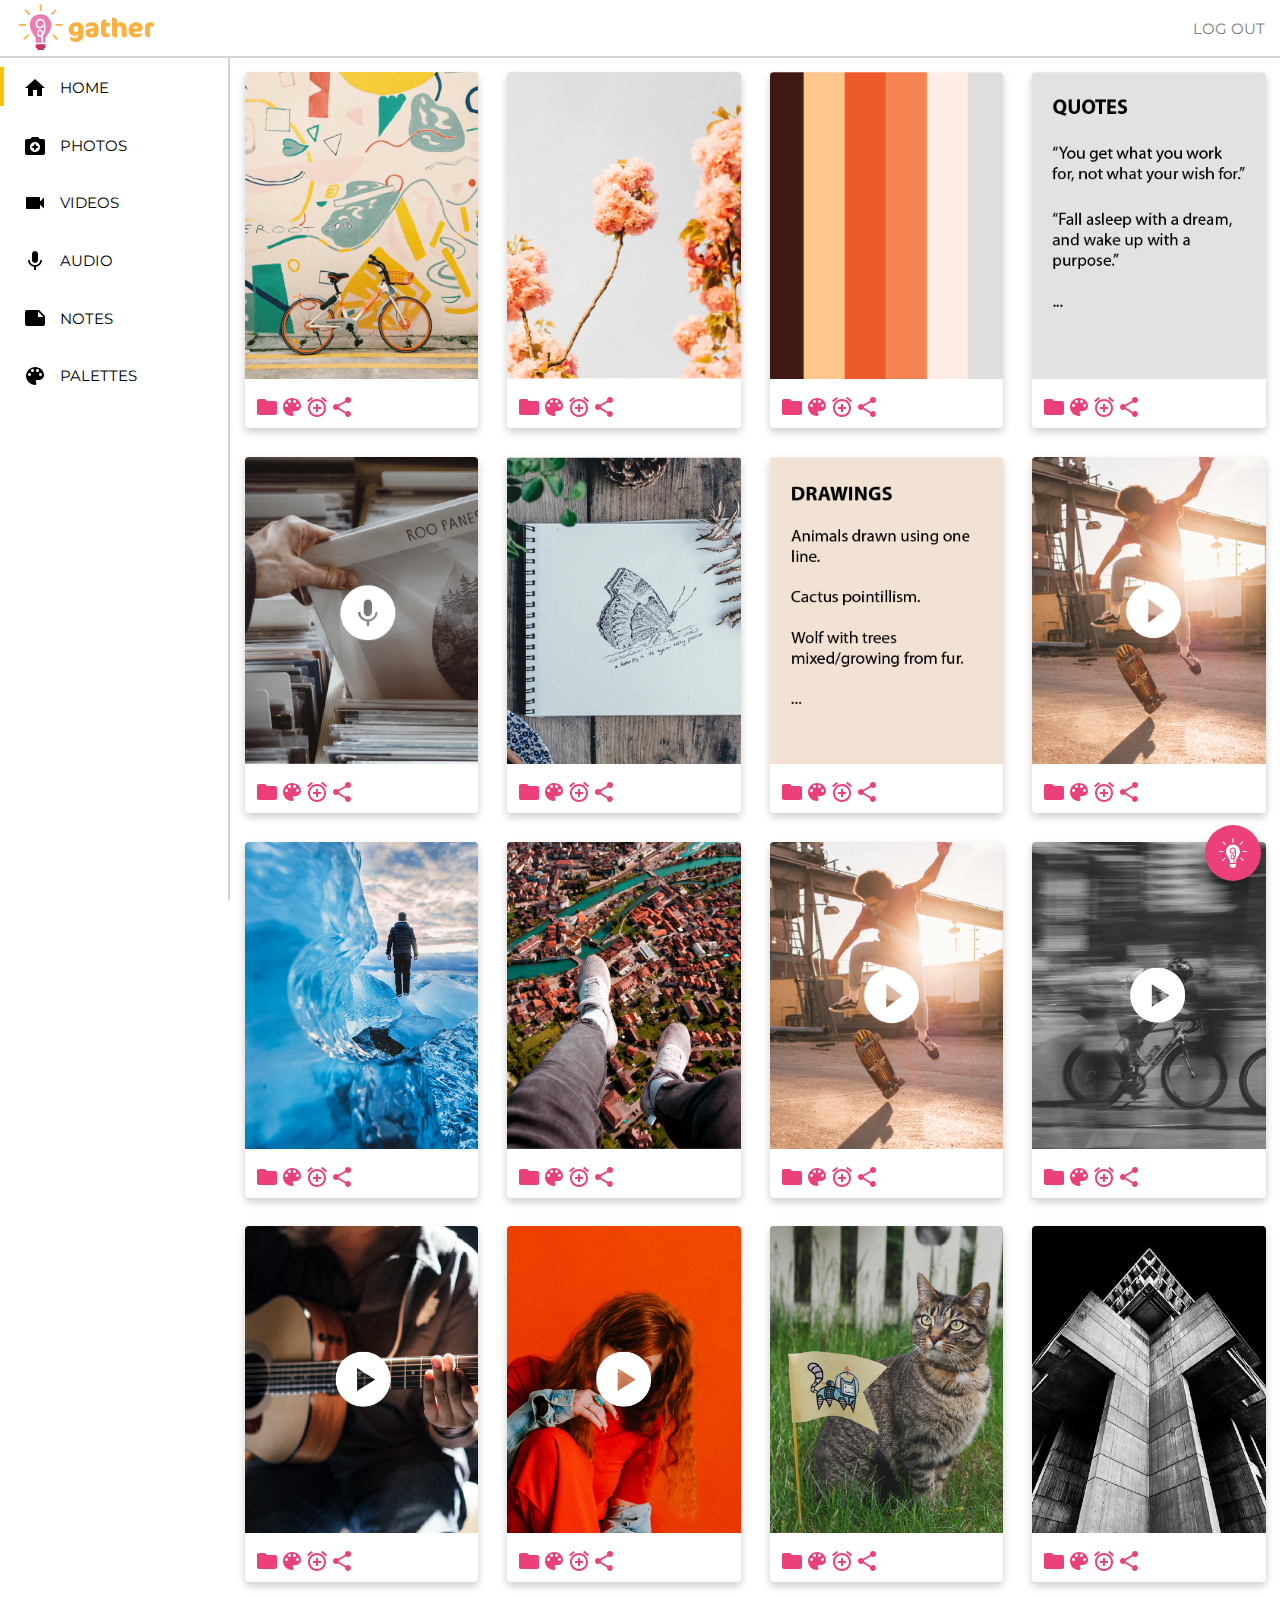
==== commit e0f50e93: "added more cards in main page" ====
--- a/index.html
+++ b/index.html
@@ -3,6 +3,8 @@
 <head>
   <meta charset="utf-8">
   <title>Web app</title>
+  <link rel="icon" type="image/png" href="icons/fav-icon.png">
+  <title>Gather | Home</title>
   <link href="css/nav-fab.css" rel="stylesheet">
   <link href="css/modules.css" rel="stylesheet">
   <link href="css/grid.css" rel="stylesheet">
@@ -11,34 +13,36 @@
   <link href="css/left-nav.css" rel="stylesheet">
   <link href="css/hamburger-button.css" rel="stylesheet">
   <link href="css/header.css" rel="stylesheet">
+  <link href="css/photo-collection.css" rel="stylesheet">
+  <link href="css/note-collection.css" rel="stylesheet">
+  <link href="css/palette-collection.css" rel="stylesheet">
+  <link href="css/video-collection.css" rel="stylesheet">
   <link href="https://fonts.googleapis.com/css?family=Montserrat:400,700" rel="stylesheet">
 
 </head>
 
 <header>
   <div class="header-all">
+    <nav role="navigation" class="toggle absolute" itemprop="navigation">
+      <div id="menuToggle">
+        <input type="checkbox" />
+        <span></span>
+        <span></span>
+        <span></span>
+        <ul id="menu">
+          <a itemprop="url" align="left" class="micro island-1-4" href="index.html"><li>HOME</li></a>
+          <a itemprop="url" align="left" class="micro island-1-4" href="pages/photo-collection.html"><li>PHOTOS</li></a>
+          <a itemprop="url" align="left" class="micro island-1-4" href="pages/video-collection.html"><li>VIDEOS</li></a>
+          <a itemprop="url" align="left" class="micro island-1-4" href="pages/audio-collection.html"><li>AUDIO</li></a>
+          <a itemprop="url" align="left" class="micro island-1-4" href="pages/note-collection.html"><li>NOTES</li></a>
+          <a itemprop="url" align="left" class="micro island-1-4" href="pages/palette-collection.html"><li>PALETTES</li></a>
+        </ul>
+      </div>
+    </nav>
     <img src="images/logo.svg" alt="Gather Logo" class="logo-top">
     <a class="logout micro" href="#">LOG OUT</a>
   </div>
-  </div>
 </header>
-
-<nav role="navigation" class="toggle absolute" itemprop="navigation">
-  <div id="menuToggle">
-    <input type="checkbox" />
-    <span></span>
-    <span></span>
-    <span></span>
-    <ul id="menu">
-      <a itemprop="url" align="left" class="micro island-1-4" href="index.html"><li>HOME</li></a>
-      <a itemprop="url" align="left" class="micro island-1-4" href="pages/photo-collection.html"><li>PHOTOS</li></a>
-      <a itemprop="url" align="left" class="micro island-1-4" href="pages/video-collection.html"><li>VIDEOS</li></a>
-      <a itemprop="url" align="left" class="micro island-1-4" href="pages/audio-collection.html"><li>AUDIO</li></a>
-      <a itemprop="url" align="left" class="micro island-1-4" href="pages/note-collection.html"><li>NOTES</li></a>
-      <a itemprop="url" align="left" class="micro island-1-4" href="pages/palette-collection.html"><li>PALETTES</li></a>
-    </ul>
-  </div>
-</nav>
 
 <nav class="big-nav">
   <div class="grid">
@@ -99,22 +103,22 @@
       <div class="card-image-1">
       </div>
       <div class="container">
-        <a class="card-icon card-i-20" href="">
-          <i class="icons">
-            <img src="icons/folder.svg" alt="">
-          </i>
-        </a>
-        <a class="card-icon card-i-20" href="...">
-          <i>
-            <img src="icons/palette.svg" alt="">
-          </i>
-        </a>
-        <a class="card-icon card-i-20" href="...">
-          <i>
-            <img src="icons/reminder.svg" alt="">
-          </i>
-        </a>
-        <a class="card-icon card-i-20" href="...">
+        <a class="card-icon card-i-20" href="#">
+          <i class="icons">
+            <img src="icons/folder.svg" alt="">
+          </i>
+        </a>
+        <a class="card-icon card-i-20" href="#">
+          <i>
+            <img src="icons/palette.svg" alt="">
+          </i>
+        </a>
+        <a class="card-icon card-i-20" href="#">
+          <i>
+            <img src="icons/reminder.svg" alt="">
+          </i>
+        </a>
+        <a class="card-icon card-i-20" href="#">
           <i>
             <img src="icons/share.svg" alt="">
           </i>
@@ -127,22 +131,22 @@
       <div class="card-image-2">
       </div>
       <div class="container">
-        <a class="card-icon card-i-20" href="">
-          <i class="icons">
-            <img src="icons/folder.svg" alt="">
-          </i>
-        </a>
-        <a class="card-icon card-i-20" href="...">
-          <i>
-            <img src="icons/palette.svg" alt="">
-          </i>
-        </a>
-        <a class="card-icon card-i-20" href="...">
-          <i>
-            <img src="icons/reminder.svg" alt="">
-          </i>
-        </a>
-        <a class="card-icon card-i-20" href="...">
+        <a class="card-icon card-i-20" href="#">
+          <i class="icons">
+            <img src="icons/folder.svg" alt="">
+          </i>
+        </a>
+        <a class="card-icon card-i-20" href="#">
+          <i>
+            <img src="icons/palette.svg" alt="">
+          </i>
+        </a>
+        <a class="card-icon card-i-20" href="#">
+          <i>
+            <img src="icons/reminder.svg" alt="">
+          </i>
+        </a>
+        <a class="card-icon card-i-20" href="#">
           <i>
             <img src="icons/share.svg" alt="">
           </i>
@@ -155,22 +159,22 @@
       <div class="card-image-3">
       </div>
       <div class="container">
-        <a class="card-icon card-i-20" href="">
-          <i class="icons">
-            <img src="icons/folder.svg" alt="">
-          </i>
-        </a>
-        <a class="card-icon card-i-20" href="...">
-          <i>
-            <img src="icons/palette.svg" alt="">
-          </i>
-        </a>
-        <a class="card-icon card-i-20" href="...">
-          <i>
-            <img src="icons/reminder.svg" alt="">
-          </i>
-        </a>
-        <a class="card-icon card-i-20" href="...">
+        <a class="card-icon card-i-20" href="#">
+          <i class="icons">
+            <img src="icons/folder.svg" alt="">
+          </i>
+        </a>
+        <a class="card-icon card-i-20" href="#">
+          <i>
+            <img src="icons/palette.svg" alt="">
+          </i>
+        </a>
+        <a class="card-icon card-i-20" href="#">
+          <i>
+            <img src="icons/reminder.svg" alt="">
+          </i>
+        </a>
+        <a class="card-icon card-i-20" href="#">
           <i>
             <img src="icons/share.svg" alt="">
           </i>
@@ -183,22 +187,22 @@
       <div class="card-image-4">
       </div>
       <div class="container">
-        <a class="card-icon card-i-20" href="">
-          <i class="icons">
-            <img src="icons/folder.svg" alt="">
-          </i>
-        </a>
-        <a class="card-icon card-i-20" href="...">
-          <i>
-            <img src="icons/palette.svg" alt="">
-          </i>
-        </a>
-        <a class="card-icon card-i-20" href="...">
-          <i>
-            <img src="icons/reminder.svg" alt="">
-          </i>
-        </a>
-        <a class="card-icon card-i-20" href="...">
+        <a class="card-icon card-i-20" href="#">
+          <i class="icons">
+            <img src="icons/folder.svg" alt="">
+          </i>
+        </a>
+        <a class="card-icon card-i-20" href="#">
+          <i>
+            <img src="icons/palette.svg" alt="">
+          </i>
+        </a>
+        <a class="card-icon card-i-20" href="#">
+          <i>
+            <img src="icons/reminder.svg" alt="">
+          </i>
+        </a>
+        <a class="card-icon card-i-20" href="#">
           <i>
             <img src="icons/share.svg" alt="">
           </i>
@@ -211,22 +215,22 @@
       <div class="card-image-5">
       </div>
       <div class="container">
-        <a class="card-icon card-i-20" href="">
-          <i class="icons">
-            <img src="icons/folder.svg" alt="">
-          </i>
-        </a>
-        <a class="card-icon card-i-20" href="...">
-          <i>
-            <img src="icons/palette.svg" alt="">
-          </i>
-        </a>
-        <a class="card-icon card-i-20" href="...">
-          <i>
-            <img src="icons/reminder.svg" alt="">
-          </i>
-        </a>
-        <a class="card-icon card-i-20" href="...">
+        <a class="card-icon card-i-20" href="#">
+          <i class="icons">
+            <img src="icons/folder.svg" alt="">
+          </i>
+        </a>
+        <a class="card-icon card-i-20" href="#">
+          <i>
+            <img src="icons/palette.svg" alt="">
+          </i>
+        </a>
+        <a class="card-icon card-i-20" href="#">
+          <i>
+            <img src="icons/reminder.svg" alt="">
+          </i>
+        </a>
+        <a class="card-icon card-i-20" href="#">
           <i>
             <img src="icons/share.svg" alt="">
           </i>
@@ -239,22 +243,22 @@
       <div class="card-image-6">
       </div>
       <div class="container">
-        <a class="card-icon card-i-20" href="">
-          <i class="icons">
-            <img src="icons/folder.svg" alt="">
-          </i>
-        </a>
-        <a class="card-icon card-i-20" href="...">
-          <i>
-            <img src="icons/palette.svg" alt="">
-          </i>
-        </a>
-        <a class="card-icon card-i-20" href="...">
-          <i>
-            <img src="icons/reminder.svg" alt="">
-          </i>
-        </a>
-        <a class="card-icon card-i-20" href="...">
+        <a class="card-icon card-i-20" href="#">
+          <i class="icons">
+            <img src="icons/folder.svg" alt="">
+          </i>
+        </a>
+        <a class="card-icon card-i-20" href="#">
+          <i>
+            <img src="icons/palette.svg" alt="">
+          </i>
+        </a>
+        <a class="card-icon card-i-20" href="#">
+          <i>
+            <img src="icons/reminder.svg" alt="">
+          </i>
+        </a>
+        <a class="card-icon card-i-20" href="#">
           <i>
             <img src="icons/share.svg" alt="">
           </i>
@@ -267,22 +271,22 @@
       <div class="card-image-7">
       </div>
       <div class="container">
-        <a class="card-icon card-i-20" href="">
-          <i class="icons">
-            <img src="icons/folder.svg" alt="">
-          </i>
-        </a>
-        <a class="card-icon card-i-20" href="...">
-          <i>
-            <img src="icons/palette.svg" alt="">
-          </i>
-        </a>
-        <a class="card-icon card-i-20" href="...">
-          <i>
-            <img src="icons/reminder.svg" alt="">
-          </i>
-        </a>
-        <a class="card-icon card-i-20" href="...">
+        <a class="card-icon card-i-20" href="#">
+          <i class="icons">
+            <img src="icons/folder.svg" alt="">
+          </i>
+        </a>
+        <a class="card-icon card-i-20" href="#">
+          <i>
+            <img src="icons/palette.svg" alt="">
+          </i>
+        </a>
+        <a class="card-icon card-i-20" href="#">
+          <i>
+            <img src="icons/reminder.svg" alt="">
+          </i>
+        </a>
+        <a class="card-icon card-i-20" href="#">
           <i>
             <img src="icons/share.svg" alt="">
           </i>
@@ -295,22 +299,246 @@
       <div class="card-image-8">
       </div>
       <div class="container">
-        <a class="card-icon card-i-20" href="">
-          <i class="icons">
-            <img src="icons/folder.svg" alt="">
-          </i>
-        </a>
-        <a class="card-icon card-i-20" href="...">
-          <i>
-            <img src="icons/palette.svg" alt="">
-          </i>
-        </a>
-        <a class="card-icon card-i-20" href="...">
-          <i>
-            <img src="icons/reminder.svg" alt="">
-          </i>
-        </a>
-        <a class="card-icon card-i-20" href="...">
+        <a class="card-icon card-i-20" href="#">
+          <i class="icons">
+            <img src="icons/folder.svg" alt="">
+          </i>
+        </a>
+        <a class="card-icon card-i-20" href="#">
+          <i>
+            <img src="icons/palette.svg" alt="">
+          </i>
+        </a>
+        <a class="card-icon card-i-20" href="#">
+          <i>
+            <img src="icons/reminder.svg" alt="">
+          </i>
+        </a>
+        <a class="card-icon card-i-20" href="#">
+          <i>
+            <img src="icons/share.svg" alt="">
+          </i>
+        </a>
+      </div>
+    </div>
+  </div>
+  <div class="unit xs-1-2 s-1-2 m-1-3 l-1-4 xl-1-4 island-1-2">
+    <div class="card">
+      <div class="card-image-9">
+      </div>
+      <div class="container">
+        <a class="card-icon card-i-20" href="#">
+          <i class="icons">
+            <img src="icons/folder.svg" alt="">
+          </i>
+        </a>
+        <a class="card-icon card-i-20" href="#">
+          <i>
+            <img src="icons/palette.svg" alt="">
+          </i>
+        </a>
+        <a class="card-icon card-i-20" href="#">
+          <i>
+            <img src="icons/reminder.svg" alt="">
+          </i>
+        </a>
+        <a class="card-icon card-i-20" href="#">
+          <i>
+            <img src="icons/share.svg" alt="">
+          </i>
+        </a>
+      </div>
+    </div>
+  </div>
+  <div class="unit xs-1-2 s-1-2 m-1-3 l-1-4 xl-1-4 island-1-2">
+    <div class="card">
+      <div class="card-image-10">
+      </div>
+      <div class="container">
+        <a class="card-icon card-i-20" href="#">
+          <i class="icons">
+            <img src="icons/folder.svg" alt="">
+          </i>
+        </a>
+        <a class="card-icon card-i-20" href="#">
+          <i>
+            <img src="icons/palette.svg" alt="">
+          </i>
+        </a>
+        <a class="card-icon card-i-20" href="#">
+          <i>
+            <img src="icons/reminder.svg" alt="">
+          </i>
+        </a>
+        <a class="card-icon card-i-20" href="#">
+          <i>
+            <img src="icons/share.svg" alt="">
+          </i>
+        </a>
+      </div>
+    </div>
+  </div>
+  <div class="unit xs-1-2 s-1-2 m-1-3 l-1-4 xl-1-4 island-1-2">
+    <div class="card">
+      <div class="card-image-8">
+      </div>
+      <div class="container">
+        <a class="card-icon card-i-20" href="#">
+          <i class="icons">
+            <img src="icons/folder.svg" alt="">
+          </i>
+        </a>
+        <a class="card-icon card-i-20" href="#">
+          <i>
+            <img src="icons/palette.svg" alt="">
+          </i>
+        </a>
+        <a class="card-icon card-i-20" href="#">
+          <i>
+            <img src="icons/reminder.svg" alt="">
+          </i>
+        </a>
+        <a class="card-icon card-i-20" href="#">
+          <i>
+            <img src="icons/share.svg" alt="">
+          </i>
+        </a>
+      </div>
+    </div>
+  </div>
+  <div class="unit xs-1-2 s-1-2 m-1-3 l-1-4 xl-1-4 island-1-2">
+    <div class="card">
+      <div class="card-image-15">
+      </div>
+      <div class="container">
+        <a class="card-icon card-i-20" href="#">
+          <i class="icons">
+            <img src="icons/folder.svg" alt="">
+          </i>
+        </a>
+        <a class="card-icon card-i-20" href="#">
+          <i>
+            <img src="icons/palette.svg" alt="">
+          </i>
+        </a>
+        <a class="card-icon card-i-20" href="#">
+          <i>
+            <img src="icons/reminder.svg" alt="">
+          </i>
+        </a>
+        <a class="card-icon card-i-20" href="#">
+          <i>
+            <img src="icons/share.svg" alt="">
+          </i>
+        </a>
+      </div>
+    </div>
+  </div>
+  <div class="unit xs-1-2 s-1-2 m-1-3 l-1-4 xl-1-4 island-1-2">
+    <div class="card">
+      <div class="card-image-16">
+      </div>
+      <div class="container">
+        <a class="card-icon card-i-20" href="#">
+          <i class="icons">
+            <img src="icons/folder.svg" alt="">
+          </i>
+        </a>
+        <a class="card-icon card-i-20" href="#">
+          <i>
+            <img src="icons/palette.svg" alt="">
+          </i>
+        </a>
+        <a class="card-icon card-i-20" href="#">
+          <i>
+            <img src="icons/reminder.svg" alt="">
+          </i>
+        </a>
+        <a class="card-icon card-i-20" href="#">
+          <i>
+            <img src="icons/share.svg" alt="">
+          </i>
+        </a>
+      </div>
+    </div>
+  </div>
+  <div class="unit xs-1-2 s-1-2 m-1-3 l-1-4 xl-1-4 island-1-2">
+    <div class="card">
+      <div class="card-image-17">
+      </div>
+      <div class="container">
+        <a class="card-icon card-i-20" href="#">
+          <i class="icons">
+            <img src="icons/folder.svg" alt="">
+          </i>
+        </a>
+        <a class="card-icon card-i-20" href="#">
+          <i>
+            <img src="icons/palette.svg" alt="">
+          </i>
+        </a>
+        <a class="card-icon card-i-20" href="#">
+          <i>
+            <img src="icons/reminder.svg" alt="">
+          </i>
+        </a>
+        <a class="card-icon card-i-20" href="#">
+          <i>
+            <img src="icons/share.svg" alt="">
+          </i>
+        </a>
+      </div>
+    </div>
+  </div>
+  <div class="unit xs-1-2 s-1-2 m-1-3 l-1-4 xl-1-4 island-1-2">
+    <div class="card">
+      <div class="card-image-11">
+      </div>
+      <div class="container">
+        <a class="card-icon card-i-20" href="#">
+          <i class="icons">
+            <img src="icons/folder.svg" alt="">
+          </i>
+        </a>
+        <a class="card-icon card-i-20" href="#">
+          <i>
+            <img src="icons/palette.svg" alt="">
+          </i>
+        </a>
+        <a class="card-icon card-i-20" href="#">
+          <i>
+            <img src="icons/reminder.svg" alt="">
+          </i>
+        </a>
+        <a class="card-icon card-i-20" href="#">
+          <i>
+            <img src="icons/share.svg" alt="">
+          </i>
+        </a>
+      </div>
+    </div>
+  </div>
+  <div class="unit xs-1-2 s-1-2 m-1-3 l-1-4 xl-1-4 island-1-2">
+    <div class="card">
+      <div class="card-image-12">
+      </div>
+      <div class="container">
+        <a class="card-icon card-i-20" href="#">
+          <i class="icons">
+            <img src="icons/folder.svg" alt="">
+          </i>
+        </a>
+        <a class="card-icon card-i-20" href="#">
+          <i>
+            <img src="icons/palette.svg" alt="">
+          </i>
+        </a>
+        <a class="card-icon card-i-20" href="#">
+          <i>
+            <img src="icons/reminder.svg" alt="">
+          </i>
+        </a>
+        <a class="card-icon card-i-20" href="#">
           <i>
             <img src="icons/share.svg" alt="">
           </i>
--- a/css/main.css
+++ b/css/main.css
@@ -24,10 +24,6 @@
   min-height: 100%;
 }
 
-.big-nav {
-  display: none;
-}
-
 .card {
   box-shadow: 0 4px 8px 0 rgba(0,0,0,0.2);
   border-radius: 4px;
@@ -166,8 +162,6 @@
 }
 
 .palette-page {
-  padding-left: 12em;
-  padding-top: 3em;
   text-align: center;
   width: 100%;
 }
@@ -178,7 +172,20 @@
   width: 100%;
 }
 
+.dragdrop {
+  width: 8em;
+}
+
+.all-cards {
+  padding-top: 3em;
+}
+
 @media only screen and (min-width: 38em) {
+
+  .palette-page {
+    padding-left: 12em;
+    padding-top: 3em;
+  }
 
   .big-nav {
     display: block;
--- a/css/hamburger-button.css
+++ b/css/hamburger-button.css
@@ -7,10 +7,14 @@
   font-family: 'Montserrat', sans-serif;
 }
 
+.big-nav {
+  display: none;
+}
+
 #menuToggle {
   display: block;
   position: fixed;
-  top: 80px;
+  top: 15px;
   left: 25px;
   z-index: 5;
 
@@ -37,8 +41,7 @@
   height: 3px;
   margin-bottom: 5px;
   position: relative;
-  background: #ff77a9;
-  opacity: 0.5;
+  background: #b4004e;
   border-radius: 3px;
   z-index: 1;
   transform-origin: 4px 0px;
@@ -108,3 +111,14 @@
 .toggle {
   background-color: #fff;
 }
+
+@media only screen and (min-width: 38em) {
+
+  .big-nav {
+    display: block;
+  }
+
+  .toggle {
+    display: none;
+  }
+}
--- a/css/header.css
+++ b/css/header.css
@@ -18,7 +18,7 @@
 
 .logo-top {
   width: 8em;
-  margin: 4px 0px 8px 0px;
+  margin: 4px 0px 8px 140px;
   padding-left: 1em;
 
 }
@@ -28,3 +28,38 @@
   margin-right: 1em;
   margin-top: 1em;
 }
+
+
+@media only screen and (min-width: 38em) {
+
+  .header-all {
+    width: 100%;
+    height: 3em;
+    border-bottom: solid 2px lightgrey;
+    position: fixed;
+    z-index: 2000;
+    background-color: white;
+  }
+
+  .header-all a {
+    text-decoration: none;
+    color: grey;
+  }
+
+  .header-all a:hover {
+    color: #ec407a;
+  }
+
+  .logo-top {
+    width: 8em;
+    margin: 4px 0px 8px 0px;
+    padding-left: 1em;
+
+  }
+
+  .logout {
+    float: right;
+    margin-right: 1em;
+    margin-top: 1em;
+  }
+}
--- a/css/photo-collection.css
+++ b/css/photo-collection.css
@@ -0,0 +1,253 @@
+@-moz-viewport { width: device-width; scale: 1; }
+@-ms-viewport { width: device-width; scale: 1; }
+@-o-viewport { width: device-width; scale: 1; }
+@-webkit-viewport { width: device-width; scale: 1; }
+@viewport { width: device-width; scale: 1; }
+
+html {
+  box-sizing: border-box;
+  -moz-text-size-adjust: 100%;
+  -ms-text-size-adjust: 100%;
+  -webkit-text-size-adjust: 100%;
+  text-size-adjust: 100%;
+  font-family: 'Montserrat', sans-serif;
+}
+
+*, *::before, *::after {
+  box-sizing: inherit;
+}
+
+body {
+  background-color: #fff;
+  margin: 0;
+}
+
+.card {
+  box-shadow: 0 4px 8px 0 rgba(0,0,0,0.2);
+  border-radius: 4px;
+  transition: 0.3s;
+  max-width: 323px;
+  background-color: #fff;
+  position: relative;
+}
+
+.card:hover {
+  box-shadow: 0 8px 16px 0 rgba(0,0,0,0.3);
+}
+
+.container {
+  padding: 10px;
+}
+
+.card-icon {
+  display: inline-block;
+  position: relative;
+  background: transparent none no-repeat center center;
+  background-size: contain;
+  vertical-align: middle;
+}
+
+.card-i-20, .i--20 {
+  height: 20px;
+  width: 20px;
+}
+
+.card-icon {
+  color: #eee;
+}
+
+.card-icon:hover {
+  opacity: .6;
+}
+
+.card-image-1 {
+  border-top-left-radius: 4px;
+  border-top-right-radius: 4px;
+  max-width: 100%;
+  min-height: 5em;
+  width: auto;
+  height: 10em;
+  background-size: cover;
+  background-position: center center;
+  background-image: url("../images/bike.png");
+  background-size: cover;
+}
+
+.card-image-2 {
+  border-top-left-radius: 4px;
+  border-top-right-radius: 4px;
+  max-width: 100%;
+  width: auto;
+  height: 10em;
+  background-size: cover;
+  background-position: center center;
+  background-image: url("../images/flower.png");
+  background-size: cover;
+}
+
+.card-image-6 {
+  border-top-left-radius: 4px;
+  border-top-right-radius: 4px;
+  border-top-left-radius: 4px;
+  border-top-right-radius: 4px;
+  max-width: 100%;
+  width: auto;
+  height: 10em;
+  background-size: cover;
+  background-position: center center;
+  background-image: url("../images/butterfly-art.png");
+  background-size: cover;
+}
+
+.card-image-9 {
+  border-top-left-radius: 4px;
+  border-top-right-radius: 4px;
+  max-width: 100%;
+  width: auto;
+  height: 10em;
+  background-size: cover;
+  background-position: center center;
+  background-image: url("../images/photo1.png");
+  background-size: cover;
+}
+
+.card-image-10 {
+  border-top-left-radius: 4px;
+  border-top-right-radius: 4px;
+  max-width: 100%;
+  width: auto;
+  height: 10em;
+  background-size: cover;
+  background-position: center center;
+  background-image: url("../images/photo2.png");
+  background-size: cover;
+}
+
+.card-image-11 {
+  border-top-left-radius: 4px;
+  border-top-right-radius: 4px;
+  max-width: 100%;
+  width: auto;
+  height: 10em;
+  background-size: cover;
+  background-position: center center;
+  background-image: url("../images/photo3.png");
+  background-size: cover;
+}
+
+.card-image-12 {
+  border-top-left-radius: 4px;
+  border-top-right-radius: 4px;
+  max-width: 100%;
+  width: auto;
+  height: 10em;
+  background-size: cover;
+  background-position: center center;
+  background-image: url("../images/photo4.png");
+  background-size: cover;
+}
+
+.all-cards {
+  padding-top: 3em;
+}
+
+@media only screen and (min-width: 38em) {
+
+  .card-image-1 {
+    height: 14em;
+  }
+
+  .card-image-2 {
+    height: 14em;
+  }
+
+  .card-image-6 {
+    height: 14em;
+  }
+
+  .card-image-9 {
+    height: 14em;
+  }
+
+  .card-image-10 {
+    height: 14em;
+  }
+
+  .card-image-11 {
+    height: 14em;
+  }
+
+  .card-image-12 {
+    height: 14em;
+  }
+
+  .all-cards {
+    padding-left: 12em;
+    padding-top: 3em;
+  }
+
+}
+
+@media only screen and (min-width: 60em) {
+
+  .card-image-1 {
+    height: 16em;
+  }
+
+  .card-image-2 {
+    height: 16em;
+  }
+
+  .card-image-6 {
+    height: 16em;
+  }
+
+  .card-image-9 {
+    height: 16em;
+  }
+
+  .card-image-10 {
+    height: 16em;
+  }
+
+  .card-image-11 {
+    height: 16em;
+  }
+
+  .card-image-12 {
+    height: 16em;
+  }
+
+}
+
+@media only screen and (min-width: 90em) {
+
+  .card-image-1 {
+    height: 20em;
+  }
+
+  .card-image-2 {
+    height: 20em;
+  }
+
+  .card-image-6 {
+    height: 20em;
+  }
+
+  .card-image-9 {
+    height: 20em;
+  }
+
+  .card-image-10 {
+    height: 20em;
+  }
+
+  .card-image-11 {
+    height: 20em;
+  }
+
+  .card-image-12 {
+    height: 20em;
+  }
+
+}
--- a/css/note-collection.css
+++ b/css/note-collection.css
@@ -0,0 +1,132 @@
+@-moz-viewport { width: device-width; scale: 1; }
+@-ms-viewport { width: device-width; scale: 1; }
+@-o-viewport { width: device-width; scale: 1; }
+@-webkit-viewport { width: device-width; scale: 1; }
+@viewport { width: device-width; scale: 1; }
+
+html {
+  box-sizing: border-box;
+  -moz-text-size-adjust: 100%;
+  -ms-text-size-adjust: 100%;
+  -webkit-text-size-adjust: 100%;
+  text-size-adjust: 100%;
+  font-family: 'Montserrat', sans-serif;
+}
+
+*, *::before, *::after {
+  box-sizing: inherit;
+}
+
+body {
+  background-color: #fff;
+  margin: 0;
+}
+
+.card {
+  box-shadow: 0 4px 8px 0 rgba(0,0,0,0.2);
+  border-radius: 4px;
+  transition: 0.3s;
+  max-width: 323px;
+  background-color: #fff;
+  position: relative;
+}
+
+.card:hover {
+  box-shadow: 0 8px 16px 0 rgba(0,0,0,0.3);
+}
+
+.container {
+  padding: 10px;
+}
+
+.card-icon {
+  display: inline-block;
+  position: relative;
+  background: transparent none no-repeat center center;
+  background-size: contain;
+  vertical-align: middle;
+}
+
+.card-i-20, .i--20 {
+  height: 20px;
+  width: 20px;
+}
+
+.card-icon {
+  color: #eee;
+}
+
+.card-icon:hover {
+  opacity: .6;
+}
+
+.card-image-4 {
+  border-top-left-radius: 4px;
+  border-top-right-radius: 4px;
+  max-width: 100%;
+  min-height: 5em;
+  width: auto;
+  height: 10em;
+  background-size: cover;
+  background-position: center center;
+  background-image: url("../images/quotes-note.png");
+  background-size: cover;
+}
+
+.card-image-7 {
+  border-top-left-radius: 4px;
+  border-top-right-radius: 4px;
+  max-width: 100%;
+  min-height: 5em;
+  width: auto;
+  height: 10em;
+  background-size: cover;
+  background-position: center center;
+  background-image: url("../images/drawing-note.png");
+  background-size: cover;
+}
+
+.all-cards {
+  padding-top: 3em;
+}
+
+
+@media only screen and (min-width: 38em) {
+
+  .card-image-4 {
+    height: 14em;
+  }
+
+  .card-image-7 {
+    height: 14em;
+  }
+
+  .all-cards {
+    padding-left: 12em;
+    padding-top: 3em;
+  }
+
+}
+
+@media only screen and (min-width: 60em) {
+
+  .card-image-4 {
+    height: 16em;
+  }
+
+  .card-image-7 {
+    height: 16em;
+  }
+}
+
+@media only screen and (min-width: 90em) {
+
+  .card-image-4 {
+    height: 20em;
+  }
+
+  .card-image-7 {
+    height: 20em;
+  }
+
+}
--- a/css/palette-collection.css
+++ b/css/palette-collection.css
@@ -0,0 +1,158 @@
+@-moz-viewport { width: device-width; scale: 1; }
+@-ms-viewport { width: device-width; scale: 1; }
+@-o-viewport { width: device-width; scale: 1; }
+@-webkit-viewport { width: device-width; scale: 1; }
+@viewport { width: device-width; scale: 1; }
+
+html {
+  box-sizing: border-box;
+  -moz-text-size-adjust: 100%;
+  -ms-text-size-adjust: 100%;
+  -webkit-text-size-adjust: 100%;
+  text-size-adjust: 100%;
+  font-family: 'Montserrat', sans-serif;
+}
+
+*, *::before, *::after {
+  box-sizing: inherit;
+}
+
+body {
+  background-color: #fff;
+  margin: 0;
+}
+
+.card {
+  box-shadow: 0 4px 8px 0 rgba(0,0,0,0.2);
+  border-radius: 4px;
+  transition: 0.3s;
+  max-width: 323px;
+  background-color: #fff;
+  position: relative;
+}
+
+.card:hover {
+  box-shadow: 0 8px 16px 0 rgba(0,0,0,0.3);
+}
+
+.container {
+  padding: 10px;
+}
+
+.card-icon {
+  display: inline-block;
+  position: relative;
+  background: transparent none no-repeat center center;
+  background-size: contain;
+  vertical-align: middle;
+}
+
+.card-i-20, .i--20 {
+  height: 20px;
+  width: 20px;
+}
+
+.card-icon {
+  color: #eee;
+}
+
+.card-icon:hover {
+  opacity: .6;
+}
+
+.card-image-3 {
+  border-top-left-radius: 4px;
+  border-top-right-radius: 4px;
+  max-width: 100%;
+  min-height: 5em;
+  width: auto;
+  height: 10em;
+  background-size: cover;
+  background-position: center center;
+  background-image: url("../images/colour-palette.png");
+  background-size: cover;
+}
+
+.card-image-18 {
+  border-top-left-radius: 4px;
+  border-top-right-radius: 4px;
+  max-width: 100%;
+  min-height: 5em;
+  width: auto;
+  height: 10em;
+  background-size: cover;
+  background-position: center center;
+  background-image: url("../images/palette1.png");
+  background-size: cover;
+}
+
+.card-image-19 {
+  border-top-left-radius: 4px;
+  border-top-right-radius: 4px;
+  max-width: 100%;
+  min-height: 5em;
+  width: auto;
+  height: 10em;
+  background-size: cover;
+  background-position: center center;
+  background-image: url("../images/palette2.png");
+  background-size: cover;
+}
+
+.all-cards {
+  padding-top: 3em;
+}
+
+
+@media only screen and (min-width: 38em) {
+
+  .card-image-3 {
+    height: 14em;
+  }
+
+  .card-image-18 {
+    height: 14em;
+  }
+
+  .card-image-19 {
+    height: 14em;
+  }
+
+  .all-cards {
+    padding-left: 12em;
+    padding-top: 3em;
+  }
+
+}
+
+@media only screen and (min-width: 60em) {
+
+  .card-image-3 {
+    height: 16em;
+  }
+
+  .card-image-18 {
+    height: 16em;
+  }
+
+  .card-image-19 {
+    height: 16em;
+  }
+
+}
+
+@media only screen and (min-width: 90em) {
+
+  .card-image-3 {
+    height: 20em;
+  }
+
+  .card-image-18 {
+    height: 20em;
+  }
+
+  .card-image-19 {
+    height: 20em;
+  }
+
+}
--- a/css/video-collection.css
+++ b/css/video-collection.css
@@ -0,0 +1,183 @@
+@-moz-viewport { width: device-width; scale: 1; }
+@-ms-viewport { width: device-width; scale: 1; }
+@-o-viewport { width: device-width; scale: 1; }
+@-webkit-viewport { width: device-width; scale: 1; }
+@viewport { width: device-width; scale: 1; }
+
+html {
+  box-sizing: border-box;
+  -moz-text-size-adjust: 100%;
+  -ms-text-size-adjust: 100%;
+  -webkit-text-size-adjust: 100%;
+  text-size-adjust: 100%;
+  font-family: 'Montserrat', sans-serif;
+}
+
+*, *::before, *::after {
+  box-sizing: inherit;
+}
+
+body {
+  background-color: #fff;
+  margin: 0;
+}
+
+.card {
+  box-shadow: 0 4px 8px 0 rgba(0,0,0,0.2);
+  border-radius: 4px;
+  transition: 0.3s;
+  max-width: 323px;
+  background-color: #fff;
+  position: relative;
+}
+
+.card:hover {
+  box-shadow: 0 8px 16px 0 rgba(0,0,0,0.3);
+}
+
+.container {
+  padding: 10px;
+}
+
+.card-icon {
+  display: inline-block;
+  position: relative;
+  background: transparent none no-repeat center center;
+  background-size: contain;
+  vertical-align: middle;
+}
+
+.card-i-20, .i--20 {
+  height: 20px;
+  width: 20px;
+}
+
+.card-icon {
+  color: #eee;
+}
+
+.card-icon:hover {
+  opacity: .6;
+}
+
+.card-image-8 {
+  border-top-left-radius: 4px;
+  border-top-right-radius: 4px;
+  max-width: 100%;
+  min-height: 5em;
+  width: auto;
+  height: 10em;
+  background-size: cover;
+  background-position: center center;
+  background-image: url("../images/skateboard-video.png");
+  background-size: cover;
+}
+
+.card-image-15 {
+  border-top-left-radius: 4px;
+  border-top-right-radius: 4px;
+  max-width: 100%;
+  min-height: 5em;
+  width: auto;
+  height: 10em;
+  background-size: cover;
+  background-position: center center;
+  background-image: url("../images/video1.png");
+  background-size: cover;
+}
+
+.card-image-16 {
+  border-top-left-radius: 4px;
+  border-top-right-radius: 4px;
+  max-width: 100%;
+  min-height: 5em;
+  width: auto;
+  height: 10em;
+  background-size: cover;
+  background-position: center center;
+  background-image: url("../images/video2.png");
+  background-size: cover;
+}
+
+.card-image-17 {
+  border-top-left-radius: 4px;
+  border-top-right-radius: 4px;
+  max-width: 100%;
+  min-height: 5em;
+  width: auto;
+  height: 10em;
+  background-size: cover;
+  background-position: center center;
+  background-image: url("../images/video3.png");
+  background-size: cover;
+}
+
+.all-cards {
+  padding-top: 3em;
+}
+
+
+@media only screen and (min-width: 38em) {
+
+  .card-image-8 {
+    height: 14em;
+  }
+
+  .card-image-15 {
+    height: 14em;
+  }
+
+  .card-image-16 {
+    height: 14em;
+  }
+
+  .card-image-17 {
+    height: 14em;
+  }
+
+  .all-cards {
+    padding-left: 12em;
+    padding-top: 3em;
+  }
+
+}
+
+@media only screen and (min-width: 60em) {
+
+  .card-image-8 {
+    height: 16em;
+  }
+
+  .card-image-15 {
+    height: 16em;
+  }
+
+  .card-image-16 {
+    height: 16em;
+  }
+
+  .card-image-17 {
+    height: 16em;
+  }
+
+}
+
+@media only screen and (min-width: 90em) {
+
+  .card-image-8 {
+    height: 20em;
+  }
+
+  .card-image-15 {
+    height: 20em;
+  }
+
+  .card-image-16 {
+    height: 20em;
+  }
+
+  .card-image-17 {
+    height: 20em;
+  }
+
+}
